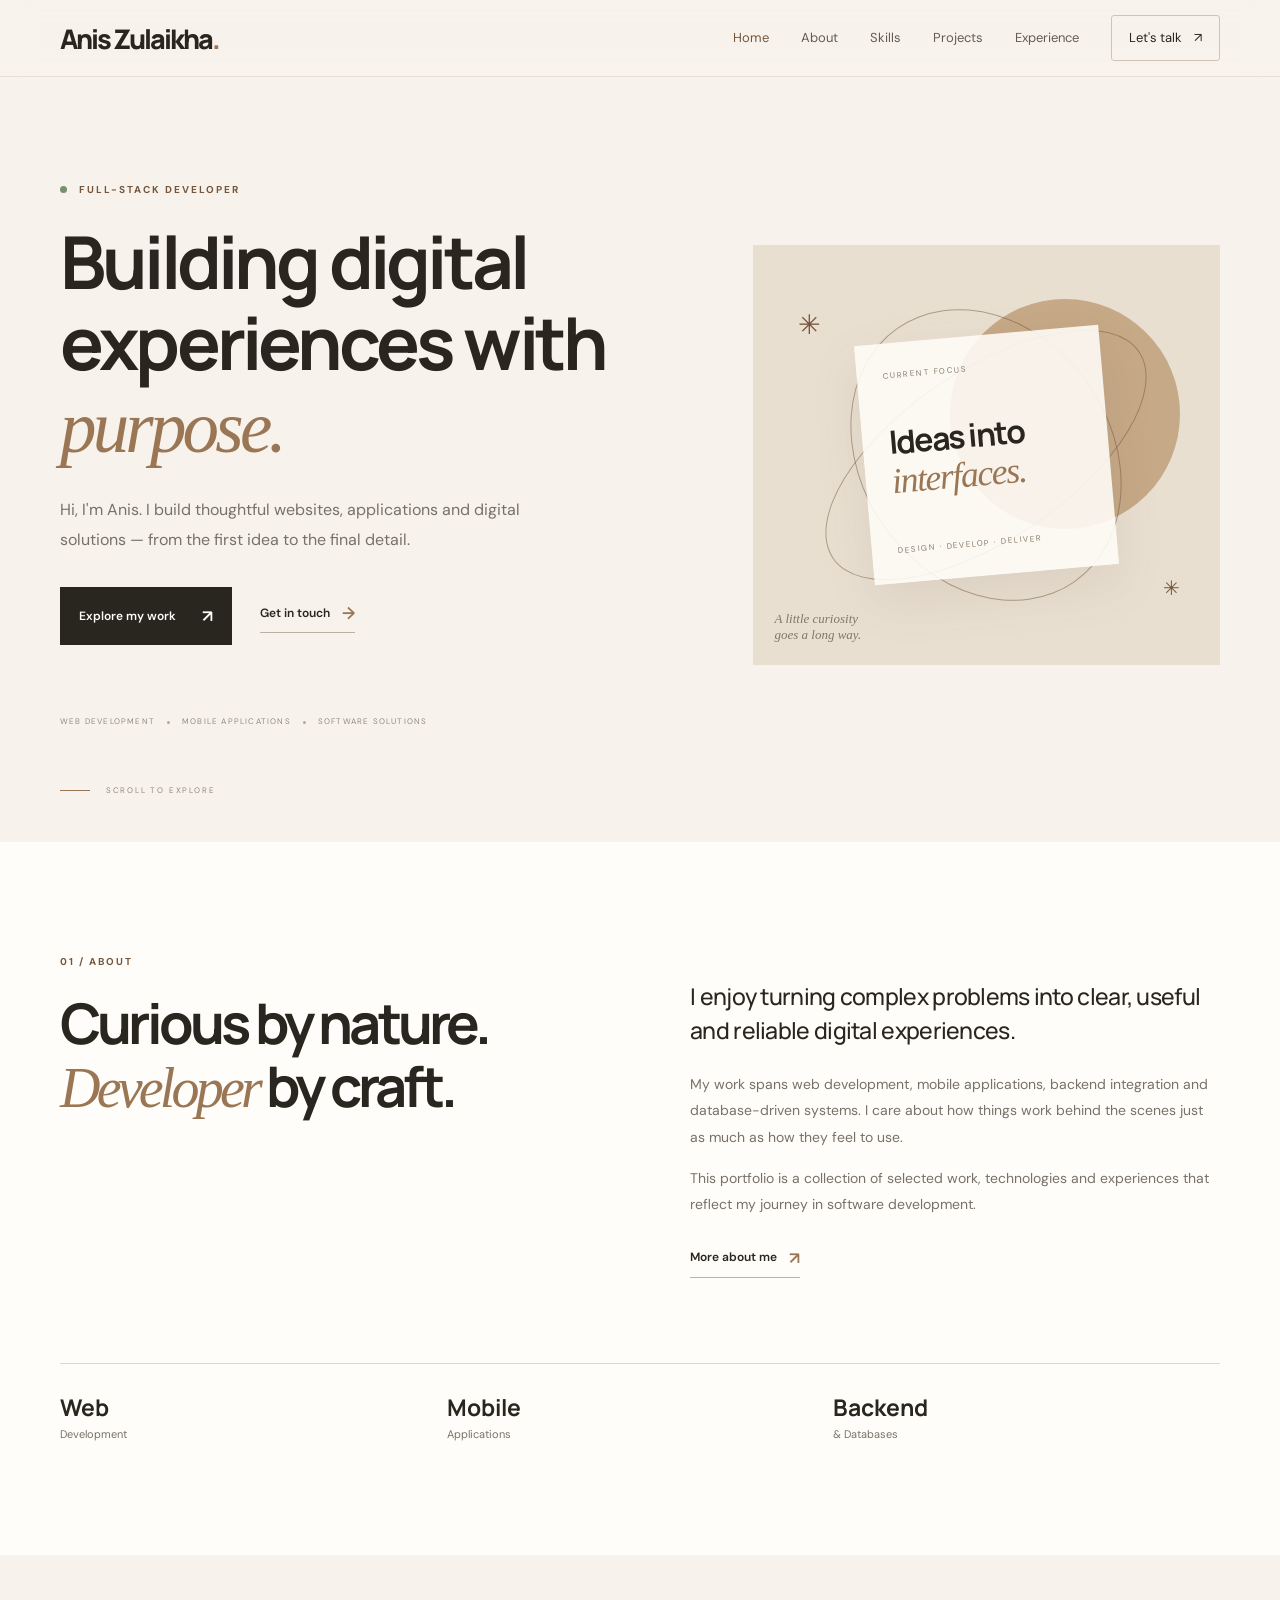
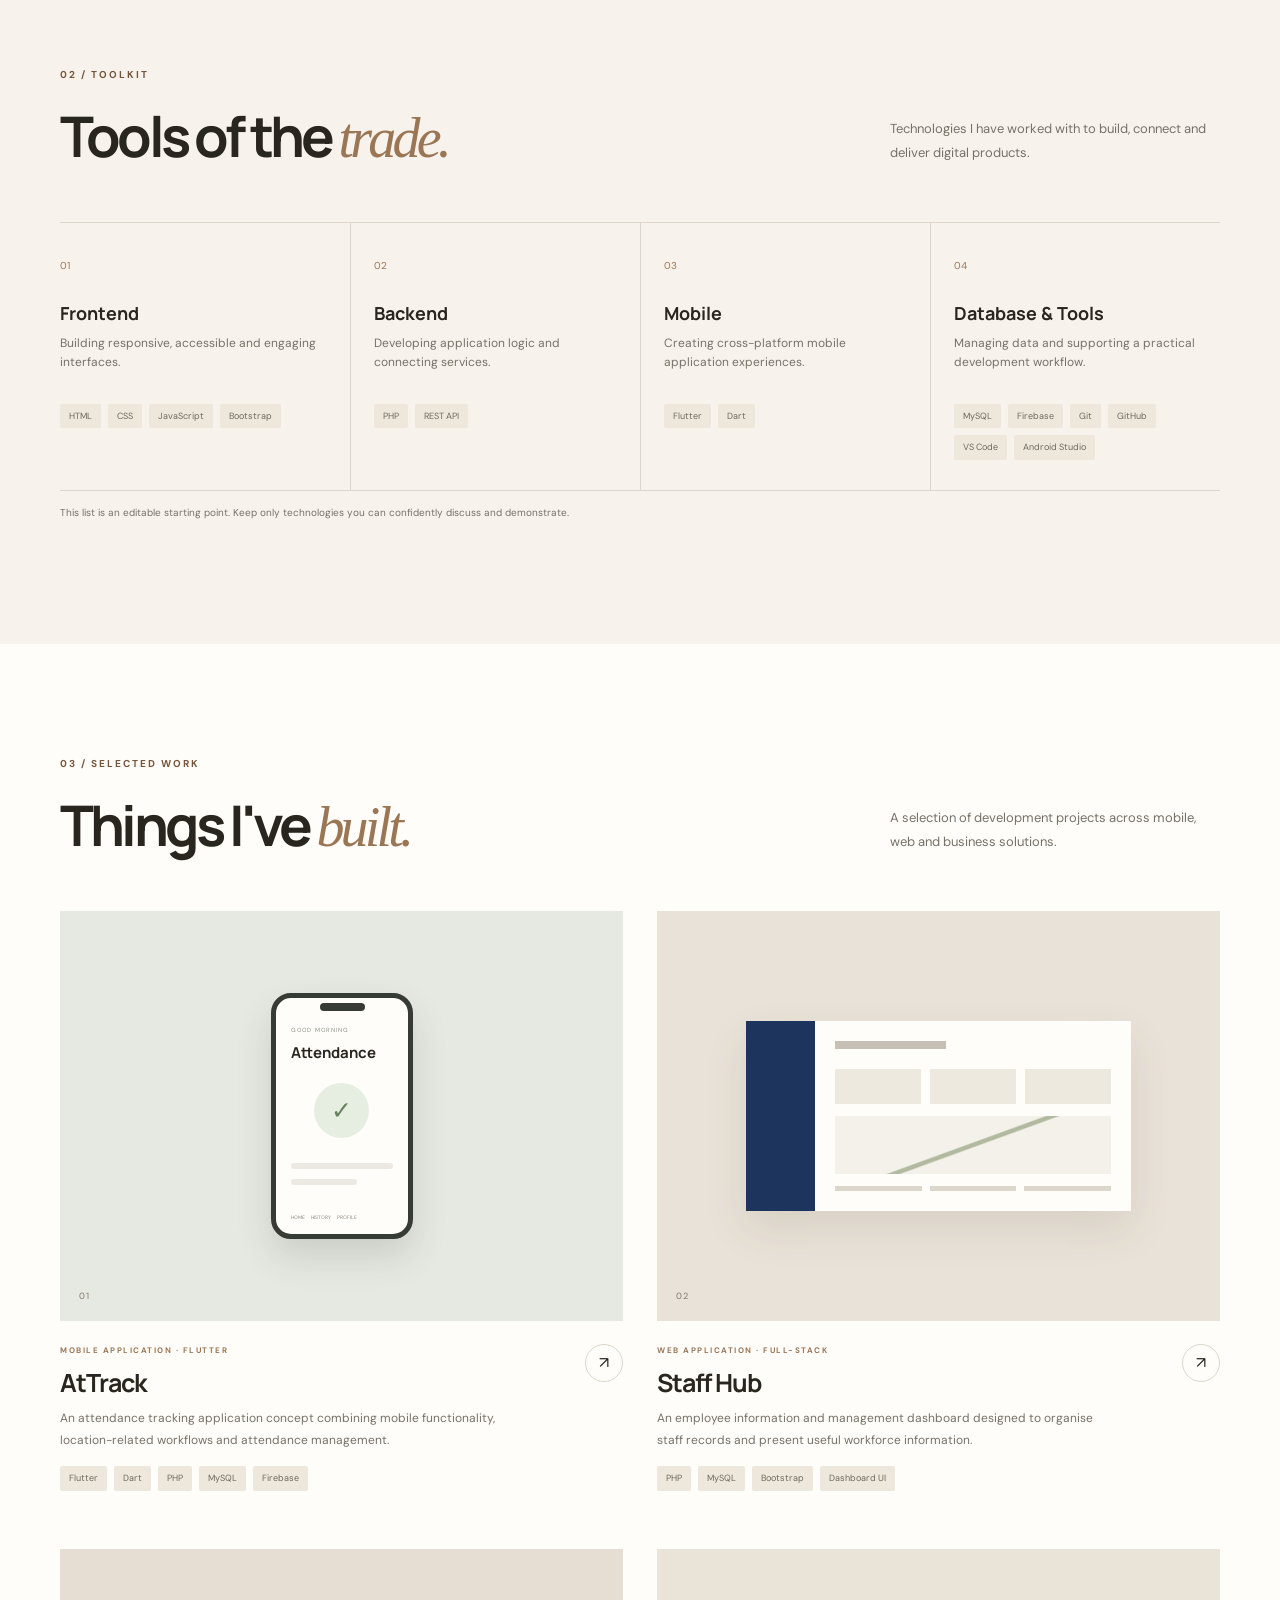
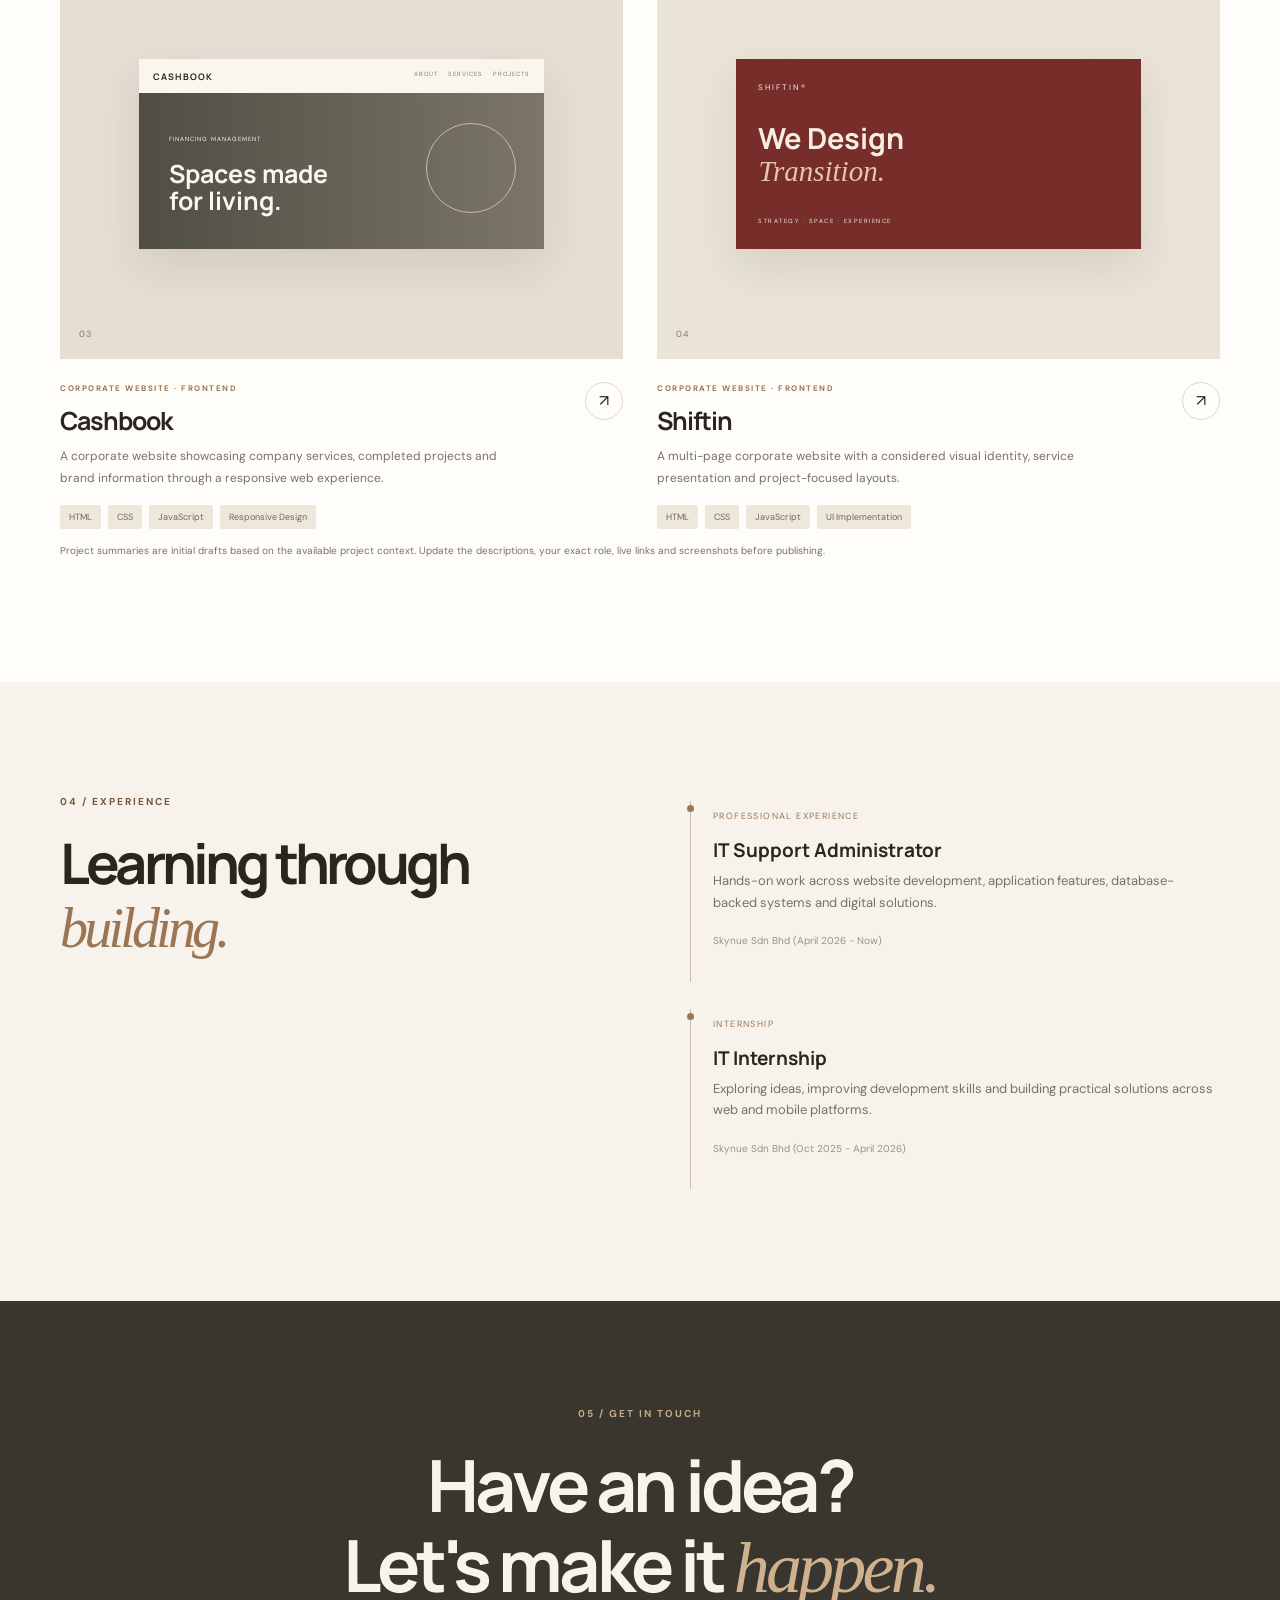
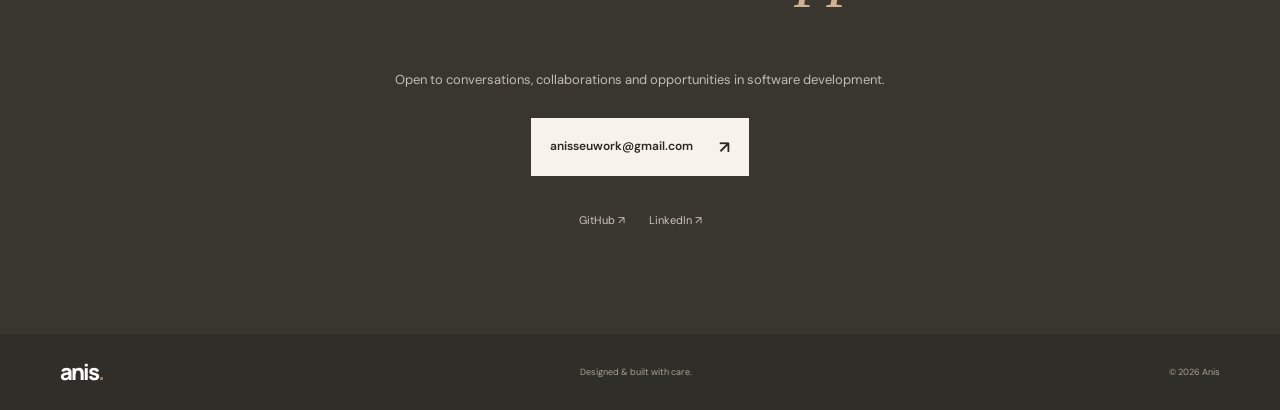
==== index.html @ a1cfab3f "Initial portfolio upload" ====
<!DOCTYPE html>
<html lang="en">
<head>
  <meta charset="UTF-8">
  <meta name="viewport" content="width=device-width, initial-scale=1.0">
  <meta name="description" content="Anis — Full-Stack Developer building thoughtful web and mobile experiences.">
  <meta name="theme-color" content="#f7f3ec">
  <title>Anis Zulaikha — Portfolio</title>
  <link rel="preconnect" href="https://fonts.googleapis.com">
  <link rel="preconnect" href="https://fonts.gstatic.com" crossorigin>
  <link href="https://fonts.googleapis.com/css2?family=DM+Sans:wght@400;500;600;700&family=Manrope:wght@400;500;600;700;800&display=swap" rel="stylesheet">
  <link rel="stylesheet" href="css/style.css">
  <script src="js/script.js" defer></script>
</head>
<body>
  <header class="site-header" id="top">
    <nav class="nav container" aria-label="Main navigation">
      <a class="brand" href="#home" aria-label="Anis home">Anis Zulaikha<span>.</span></a>
      <button class="menu-toggle" aria-label="Open navigation menu" aria-expanded="false" aria-controls="nav-links">
        <span></span><span></span>
      </button>
      <div class="nav-links" id="nav-links">
        <a href="#home" class="nav-link active">Home</a>
        <a href="about-me.html" class="nav-link">About</a>
        <a href="#skills" class="nav-link">Skills</a>
        <a href="#projects" class="nav-link">Projects</a>
        <a href="#experience" class="nav-link">Experience</a>
        <a href="#contact" class="nav-cta">Let's talk <span>↗</span></a>
      </div>
    </nav>
  </header>

  <main>
    <section class="hero section" id="home">
      <div class="container hero-grid">
        <div class="hero-copy reveal">
          <p class="eyebrow"><span class="status-dot"></span> FULL-STACK DEVELOPER</p>
          <h1>Building digital<br>experiences with <em>purpose.</em></h1>
          <p class="hero-intro">Hi, I'm Anis. I build thoughtful websites, applications and digital solutions — from the first idea to the final detail.</p>
          <div class="hero-actions">
            <a class="button button-dark" href="#projects">Explore my work <span>↗</span></a>
            <a class="text-link" href="#contact">Get in touch <span>→</span></a>
          </div>
          <div class="hero-meta">
            <span>WEB DEVELOPMENT</span><i></i><span>MOBILE APPLICATIONS</span><i></i><span>SOFTWARE SOLUTIONS</span>
          </div>
        </div>
        <div class="hero-art reveal" aria-label="Decorative abstract graphic">
          <div class="art-orbit orbit-one"></div>
          <div class="art-orbit orbit-two"></div>
          <div class="art-sun"></div>
          <div class="art-card">
            <span class="art-card-label">CURRENT FOCUS</span>
            <strong>Ideas into<br><em>interfaces.</em></strong>
            <span class="art-card-bottom">DESIGN · DEVELOP · DELIVER</span>
          </div>
          <span class="art-star star-one">✳</span><span class="art-star star-two">✳</span>
          <span class="art-caption">A little curiosity<br>goes a long way.</span>
        </div>
      </div>
      <div class="container scroll-note"><span></span> SCROLL TO EXPLORE</div>
    </section>

    <section class="section about-section" id="about">
      <div class="container section-grid">
        <div class="section-heading reveal">
          <p class="eyebrow">01 / ABOUT</p>
          <h2>Curious by nature.<br><em>Developer</em> by craft.</h2>
        </div>
        <div class="about-content reveal">
          <p class="large-copy">I enjoy turning complex problems into clear, useful and reliable digital experiences.</p>
          <p>My work spans web development, mobile applications, backend integration and database-driven systems. I care about how things work behind the scenes just as much as how they feel to use.</p>
          <p>This portfolio is a collection of selected work, technologies and experiences that reflect my journey in software development.</p>
          <a class="text-link" href="about-me.html">More about me <span>↗</span></a>
        </div>
      </div>
      <div class="container about-stats reveal">
        <div><strong>Web</strong><span>Development</span></div>
        <div><strong>Mobile</strong><span>Applications</span></div>
        <div><strong>Backend</strong><span>& Databases</span></div>
      </div>
    </section>

    <section class="section skills-section" id="skills">
      <div class="container">
        <div class="section-top reveal">
          <div><p class="eyebrow">02 / TOOLKIT</p><h2>Tools of the <em>trade.</em></h2></div>
          <p class="section-description">Technologies I have worked with to build, connect and deliver digital products.</p>
        </div>
        <div class="skills-grid">
          <article class="skill-card reveal"><span class="skill-number">01</span><h3>Frontend</h3><p>Building responsive, accessible and engaging interfaces.</p><div class="tag-list"><span>HTML</span><span>CSS</span><span>JavaScript</span><span>Bootstrap</span></div></article>
          <article class="skill-card reveal"><span class="skill-number">02</span><h3>Backend</h3><p>Developing application logic and connecting services.</p><div class="tag-list"><span>PHP</span><span>REST API</span></div></article>
          <article class="skill-card reveal"><span class="skill-number">03</span><h3>Mobile</h3><p>Creating cross-platform mobile application experiences.</p><div class="tag-list"><span>Flutter</span><span>Dart</span></div></article>
          <article class="skill-card reveal"><span class="skill-number">04</span><h3>Database & Tools</h3><p>Managing data and supporting a practical development workflow.</p><div class="tag-list"><span>MySQL</span><span>Firebase</span><span>Git</span><span>GitHub</span><span>VS Code</span><span>Android Studio</span></div></article>
        </div>
        <p class="small-note">This list is an editable starting point. Keep only technologies you can confidently discuss and demonstrate.</p>
      </div>
    </section>

    <section class="section projects-section" id="projects">
      <div class="container">
        <div class="section-top reveal">
          <div><p class="eyebrow">03 / SELECTED WORK</p><h2>Things I've <em>built.</em></h2></div>
          <p class="section-description">A selection of development projects across mobile, web and business solutions.</p>
        </div>
        <div class="project-list">
          <article class="project-card reveal">
            <div class="project-visual project-attrack"><div class="mock-phone"><div class="mock-notch"></div><span class="mock-kicker">GOOD MORNING</span><strong>Attendance</strong><div class="mock-check">✓</div><span class="mock-line"></span><span class="mock-line short"></span><div class="mock-bottom">HOME　 HISTORY　 PROFILE</div></div><span class="visual-index">01</span></div>
            <div class="project-info"><div><p class="project-type">MOBILE APPLICATION · FLUTTER</p><h3>AtTrack</h3><p>An attendance tracking application concept combining mobile functionality, location-related workflows and attendance management.</p><div class="tag-list"><span>Flutter</span><span>Dart</span><span>PHP</span><span>MySQL</span><span>Firebase</span></div></div><a class="round-link" href="projects.html" aria-label="Ask about AtTrack">↗</a></div>
          </article>
          <article class="project-card reveal">
            <div class="project-visual project-hub"><div class="dashboard-mock"><div class="dash-sidebar"></div><div class="dash-main"><span class="dash-title"></span><div class="dash-stats"><i></i><i></i><i></i></div><div class="dash-chart"></div><div class="dash-table"><b></b><b></b><b></b></div></div></div><span class="visual-index">02</span></div>
            <div class="project-info"><div><p class="project-type">WEB APPLICATION · FULL-STACK</p><h3>Staff Hub</h3><p>An employee information and management dashboard designed to organise staff records and present useful workforce information.</p><div class="tag-list"><span>PHP</span><span>MySQL</span><span>Bootstrap</span><span>Dashboard UI</span></div></div><a class="round-link" href="projects.html" aria-label="Ask about Staff Hub">↗</a></div>
          </article>
          <article class="project-card reveal">
            <div class="project-visual project-senhon"><div class="website-mock"><div class="web-nav">CASHBOOK <span>ABOUT　 SERVICES　 PROJECTS</span></div><div class="web-hero"><small>FINANCING MANAGEMENT</small><strong>Spaces made<br>for living.</strong><i></i></div></div><span class="visual-index">03</span></div>
            <div class="project-info"><div><p class="project-type">CORPORATE WEBSITE · FRONTEND</p><h3>Cashbook</h3><p>A corporate website showcasing company services, completed projects and brand information through a responsive web experience.</p><div class="tag-list"><span>HTML</span><span>CSS</span><span>JavaScript</span><span>Responsive Design</span></div></div><a class="round-link" href="projects.html" aria-label="Ask about Senhon">↗</a></div>
          </article>
          <article class="project-card reveal">
            <div class="project-visual project-shiftin"><div class="shiftin-mock"><span>SHIFTIN®</span><strong>We Design<br><em>Transition.</em></strong><small>STRATEGY · SPACE · EXPERIENCE</small></div><span class="visual-index">04</span></div>
            <div class="project-info"><div><p class="project-type">CORPORATE WEBSITE · FRONTEND</p><h3>Shiftin</h3><p>A multi-page corporate website with a considered visual identity, service presentation and project-focused layouts.</p><div class="tag-list"><span>HTML</span><span>CSS</span><span>JavaScript</span><span>UI Implementation</span></div></div><a class="round-link" href="projects.html" aria-label="Ask about Shiftin">↗</a></div>
          </article>
        </div>
        <p class="small-note">Project summaries are initial drafts based on the available project context. Update the descriptions, your exact role, live links and screenshots before publishing.</p>
      </div>
    </section>

    <section class="section experience-section" id="experience">
      <div class="container section-grid">
        <div class="section-heading reveal"><p class="eyebrow">04 / EXPERIENCE</p><h2>Learning through<br><em>building.</em></h2></div>
        <div class="experience-content reveal">
          <div class="experience-item"><span class="experience-date">PROFESSIONAL EXPERIENCE</span><h3>IT Support Administrator</h3><p>Hands-on work across website development, application features, database-backed systems and digital solutions.</p><span class="experience-caption">Skynue Sdn Bhd (April 2026 - Now)</span></div>
          <div class="experience-item"><span class="experience-date">INTERNSHIP</span><h3>IT Internship</h3><p>Exploring ideas, improving development skills and building practical solutions across web and mobile platforms.</p><span class="experience-caption">Skynue Sdn Bhd (Oct 2025 - April 2026)</span></div>
        </div>
      </div>
    </section>

    <section class="contact-section section" id="contact">
      <div class="container contact-inner reveal">
        <p class="eyebrow">05 / GET IN TOUCH</p>
        <h2>Have an idea?<br>Let's make it <em>happen.</em></h2>
        <p>Open to conversations, collaborations and opportunities in software development.</p>
        <a class="button button-light" href="mailto:your.email@example.com">anisseuwork@gmail.com <span>↗</span></a>
        <div class="social-links"><a href="#" aria-label="GitHub profile">GitHub ↗</a><a href="#" aria-label="LinkedIn profile">LinkedIn ↗</a></div>
      </div>
    </section>
  </main>

  <footer class="footer">
    <div class="container footer-inner"><a class="brand" href="#top">anis<span>.</span></a><span>Designed & built with care.</span><span>© <span id="year"></span> Anis</span></div>
  </footer>
  <a class="back-to-top" href="#top" aria-label="Back to top">↑</a>
</body>
</html>
---- css/style.css ----
@import url('https://fonts.googleapis.com/css2?family=DM+Sans:wght@400;500;600;700&family=Manrope:wght@400;500;600;700;800&display=swap');
:root {
  --paper: #f7f3ec;
  --paper-deep: #eee7dc;
  --ink: #29251f;
  --muted: #777168;
  --line: #ded6ca;
  --accent: #9a7655;
  --accent-dark: #76563b;
  --white: #fffdf9;
  --serif: Georgia, "Times New Roman", serif;
  --sans: "DM Sans", sans-serif;
  --display: "Manrope", sans-serif;
  --container: 1160px;
}
* {
  box-sizing: border-box;
}
html {
  scroll-behavior: smooth;
  scroll-padding-top: 90px;
}
body {
  margin: 0;
  background: var(--paper);
  color: var(--ink);
  font-family: var(--sans);
  line-height: 1.65;
  -webkit-font-smoothing: antialiased;
}
a {
  color: inherit;
  text-decoration: none;
}
button {
  font: inherit;
}
.container {
  width: min(var(--container), calc(100% - 64px));
  margin-inline: auto;
}
.section {
  padding: 112px 0;
}
.site-header {
  position: sticky;
  top: 0;
  z-index: 50;
  background: rgba(247,243,236,.88);
  backdrop-filter: blur(16px);
  border-bottom: 1px solid rgba(222,214,202,.7);
}
.nav {
  min-height: 76px;
  display: flex;
  align-items: center;
  justify-content: space-between;
}
.brand {
  font: 800 27px var(--display);
  letter-spacing: -2px;
}
.brand span {
  color: var(--accent);
}
.nav-links {
  display: flex;
  align-items: center;
  gap: 32px;
  font-size: 13px;
  color: #625c53;
}
.nav-link {
  transition: color .2s;
}
.nav-link:hover, .nav-link.active {
  color: var(--accent-dark);
}
.nav-cta {
  padding: 11px 17px;
  border: 1px solid #cfc4b5;
  border-radius: 3px;
  color: var(--ink);
}
.nav-cta span {
  margin-left: 9px;
}
.menu-toggle {
  display: none;
  border: 0;
  background: none;
  padding: 8px;
}
.menu-toggle span {
  display: block;
  width: 23px;
  height: 1px;
  background: var(--ink);
  margin: 6px;
}
.hero {
  min-height: 690px;
  padding-top: 105px;
  padding-bottom: 45px;
  display: flex;
  flex-direction: column;
  justify-content: space-between;
}
.hero-grid {
  display: grid;
  grid-template-columns: 1.15fr .85fr;
  align-items: center;
  gap: 60px;
}
.eyebrow {
  margin: 0 0 22px;
  color: var(--accent-dark);
  font-size: 10px;
  font-weight: 700;
  letter-spacing: 2px;
}
.status-dot {
  display: inline-block;
  width: 7px;
  height: 7px;
  border-radius: 50%;
  background: #78906d;
  margin-right: 8px;
}
h1, h2, h3, p {
  margin-top: 0;
}
h1, h2 {
  font: 700 clamp(43px, 5.7vw, 74px)/1.12 var(--display);
  letter-spacing: -3.8px;
}
h1 {
  margin-bottom: 26px;
}
h1 em, h2 em, .shiftin-mock em {
  font-family: var(--serif);
  font-weight: 400;
  color: var(--accent);
}
.hero-intro {
  max-width: 520px;
  color: var(--muted);
  font-size: 16px;
  line-height: 1.9;
}
.hero-actions {
  display: flex;
  align-items: center;
  gap: 28px;
  margin-top: 32px;
}
.button {
  display: inline-flex;
  align-items: center;
  gap: 26px;
  padding: 15px 19px;
  font-size: 12px;
  font-weight: 600;
  transition: transform .2s, background .2s;
}
.button:hover {
  transform: translateY(-3px);
}
.button-dark {
  background: var(--ink);
  color: var(--white);
}
.button-dark:hover {
  background: var(--accent-dark);
}
.button span {
  font-size: 17px;
}
.text-link {
  display: inline-flex;
  gap: 12px;
  align-items: center;
  font-size: 12px;
  font-weight: 600;
  border-bottom: 1px solid #bcb1a2;
  padding-bottom: 5px;
}
.text-link span {
  color: var(--accent);
  font-size: 17px;
}
.hero-meta {
  display: flex;
  flex-wrap: wrap;
  align-items: center;
  gap: 12px;
  margin-top: 70px;
  color: #928a7f;
  font-size: 8px;
  letter-spacing: 1.2px;
}
.hero-meta i {
  width: 3px;
  height: 3px;
  border-radius: 50%;
  background: #b7a99a;
}
.hero-art {
  min-height: 420px;
  position: relative;
  display: grid;
  place-items: center;
  overflow: hidden;
  background: #e9dfd1;
}
.art-sun {
  position: absolute;
  width: 230px;
  height: 230px;
  border-radius: 50%;
  background: #c6a987;
  top: 54px;
  right: 40px;
}
.art-orbit {
  position: absolute;
  width: 370px;
  height: 170px;
  border: 1px solid rgba(118,86,59,.5);
  border-radius: 50%;
  transform: rotate(-34deg);
  z-index: 1;
}
.orbit-two {
  transform: rotate(55deg);
  width: 310px;
  height: 250px;
}
.art-card {
  position: relative;
  z-index: 2;
  width: 245px;
  min-height: 240px;
  padding: 26px;
  display: flex;
  flex-direction: column;
  justify-content: space-between;
  background: rgba(255,253,249,.88);
  box-shadow: 0 18px 50px #66533a1a;
  transform: rotate(-5deg);
}
.art-card-label, .art-card-bottom {
  color: #8a7d6c;
  font-size: 8px;
  letter-spacing: 1.5px;
}
.art-card strong {
  font: 700 32px/1.15 var(--display);
  letter-spacing: -1.5px;
}
.art-card strong em {
  color: var(--accent);
  font: italic 400 36px var(--serif);
}
.art-star {
  position: absolute;
  color: var(--accent-dark);
  z-index: 3;
}
.star-one {
  top: 58px;
  left: 45px;
  font-size: 27px;
}
.star-two {
  bottom: 60px;
  right: 40px;
  font-size: 20px;
}
.art-caption {
  position: absolute;
  bottom: 22px;
  left: 22px;
  color: #827668;
  font: italic 13px var(--serif);
}
.scroll-note {
  margin-top: 55px;
  color: #91887c;
  font-size: 8px;
  letter-spacing: 1.8px;
}
.scroll-note span {
  display: inline-block;
  width: 30px;
  height: 1px;
  background: var(--accent);
  vertical-align: middle;
  margin-right: 12px;
}
.about-section {
  background: var(--white);
}
.section-grid {
  display: grid;
  grid-template-columns: 1fr 1fr;
  gap: 100px;
}
.section-heading h2, .section-top h2 {
  font-size: clamp(37px, 4.5vw, 56px);
  margin: 0;
}
.about-content {
  max-width: 520px;
  padding-top: 25px;
}
.large-copy {
  font: 500 23px/1.5 var(--display);
  letter-spacing: -.7px;
}
.about-content p:not(.large-copy) {
  color: var(--muted);
  font-size: 14px;
  line-height: 1.9;
}
.about-content .text-link {
  margin-top: 12px;
}
.about-stats {
  display: grid;
  grid-template-columns: repeat(3,1fr);
  margin-top: 85px;
  border-top: 1px solid var(--line);
  padding-top: 27px;
}
.about-stats div {
  display: flex;
  flex-direction: column;
  gap: 2px;
}
.about-stats strong {
  font: 700 23px var(--display);
}
.about-stats span {
  color: var(--muted);
  font-size: 11px;
}
.skills-section {
  background: var(--paper);
}
.section-top {
  display: flex;
  justify-content: space-between;
  align-items: end;
  gap: 40px;
  margin-bottom: 52px;
}
.section-description {
  max-width: 330px;
  margin: 0 0 6px;
  color: var(--muted);
  font-size: 13px;
  line-height: 1.8;
}
.skills-grid {
  display: grid;
  grid-template-columns: repeat(4,1fr);
  border-top: 1px solid var(--line);
  border-bottom: 1px solid var(--line);
}
.skill-card {
  padding: 28px 23px 30px 0;
  min-height: 240px;
}
.skill-card + .skill-card {
  border-left: 1px solid var(--line);
  padding-left: 23px;
}
.skill-number {
  color: var(--accent);
  font-size: 10px;
}
.skill-card h3 {
  font: 700 18px var(--display);
  margin: 23px 0 9px;
}
.skill-card p {
  color: var(--muted);
  font-size: 12px;
  min-height: 58px;
}
.tag-list {
  display: flex;
  flex-wrap: wrap;
  gap: 7px;
}
.tag-list span {
  display: inline-block;
  padding: 5px 9px;
  background: #eee7dc;
  color: #70685d;
  font-size: 9px;
  border-radius: 2px;
}
.small-note {
  color: #958b7f;
  font-size: 10px;
  margin-top: 20px;
}
.projects-section {
  background: var(--white);
}
.project-list {
  display: grid;
  grid-template-columns: 1fr 1fr;
  column-gap: 34px;
  row-gap: 58px;
}
.project-card {
  min-width: 0;
}
.project-visual {
  height: 300px;
  position: relative;
  display: grid;
  place-items: center;
  overflow: hidden;
}
.project-attrack {
  background: #e6e9e2;
}
.project-hub {
  background: #e9e2d8;
}
.project-senhon {
  background: #e6ddd3;
}
.project-shiftin {
  background: #e9e3d8;
}
.visual-index {
  position: absolute;
  bottom: 17px;
  left: 19px;
  color: #82786d;
  font-size: 9px;
  letter-spacing: 1px;
}
.mock-phone {
  position: relative;
  width: 142px;
  height: 246px;
  padding: 28px 15px 12px;
  background: #fffdf9;
  border: 5px solid #373b36;
  border-radius: 20px;
  box-shadow: 0 18px 35px #30352b25;
  display: flex;
  flex-direction: column;
}
.mock-notch {
  position: absolute;
  width: 45px;
  height: 8px;
  top: 5px;
  left: 44px;
  border-radius: 8px;
  background: #373b36;
}
.mock-kicker {
  color: #8b9384;
  font-size: 6px;
  letter-spacing: 1px;
}
.mock-phone strong {
  margin-top: 6px;
  font: 700 15px var(--display);
}
.mock-check {
  display: grid;
  place-items: center;
  width: 55px;
  height: 55px;
  border-radius: 50%;
  background: #e6eee2;
  color: #67835e;
  font-size: 25px;
  margin: 20px auto;
}
.mock-line {
  height: 6px;
  background: #ece9e2;
  margin: 5px 0;
  border-radius: 4px;
}
.mock-line.short {
  width: 65%;
}
.mock-bottom {
  margin-top: auto;
  font-size: 5px;
  color: #8e887e;
}
.dashboard-mock {
  display: flex;
  width: 78%;
  height: 190px;
  background: #fffdf9;
  box-shadow: 0 18px 40px #4d41321c;
}
.dash-sidebar {
  width: 18%;
  background: #1d355d;
}
.dash-main {
  flex: 1;
  padding: 20px;
}
.dash-title {
  display: block;
  width: 40%;
  height: 8px;
  background: #c6c0b4;
  margin-bottom: 20px;
}
.dash-stats {
  display: flex;
  gap: 9px;
}
.dash-stats i {
  flex: 1;
  height: 35px;
  background: #eee9df;
}
.dash-chart {
  height: 58px;
  margin-top: 12px;
  background: linear-gradient(160deg, transparent 48%, #b1b99f 49%, #b1b99f 51%, transparent 52%), #f4f1eb;
}
.dash-table {
  display: flex;
  gap: 8px;
  margin-top: 12px;
}
.dash-table b {
  height: 5px;
  flex: 1;
  background: #ddd6ca;
}
.website-mock {
  width: 82%;
  height: 190px;
  background: #f9f6f0;
  box-shadow: 0 18px 40px #4d41321c;
}
.web-nav {
  height: 34px;
  padding: 11px 14px;
  font: 700 9px var(--display);
  letter-spacing: 1px;
}
.web-nav span {
  float: right;
  font: 6px var(--sans);
  color: #81786e;
}
.web-hero {
  height: 156px;
  padding: 30px;
  position: relative;
  color: #f9f6f0;
  background: linear-gradient(90deg,#504d43,#7b7668);
}
.web-hero small {
  font-size: 6px;
  letter-spacing: 1px;
}
.web-hero strong {
  display: block;
  margin-top: 10px;
  font: 700 25px/1.1 var(--display);
}
.web-hero i {
  position: absolute;
  width: 90px;
  height: 90px;
  border: 1px solid #c8bca7;
  border-radius: 50%;
  right: 28px;
  top: 30px;
}
.shiftin-mock {
  width: 82%;
  height: 190px;
  padding: 22px;
  background: #772d2a;
  color: #f6eee2;
  display: flex;
  flex-direction: column;
  justify-content: space-between;
  box-shadow: 0 18px 40px #4d41321c;
}
.shiftin-mock > span {
  font-size: 8px;
  letter-spacing: 2px;
}
.shiftin-mock strong {
  font: 700 29px/1.1 var(--display);
}
.shiftin-mock em {
  color: #e3c8a9;
}
.shiftin-mock small {
  font-size: 6px;
  letter-spacing: 1.5px;
}
.project-info {
  display: flex;
  justify-content: space-between;
  gap: 20px;
  padding-top: 23px;
}
.project-type {
  color: var(--accent);
  font-size: 8px;
  letter-spacing: 1.5px;
  font-weight: 700;
  margin-bottom: 8px;
}
.project-info h3 {
  font: 700 25px var(--display);
  letter-spacing: -1px;
  margin-bottom: 8px;
}
.project-info p:not(.project-type) {
  color: var(--muted);
  font-size: 12px;
  line-height: 1.8;
  max-width: 450px;
}
.project-info .tag-list {
  margin-top: 15px;
}
.round-link {
  flex: 0 0 38px;
  width: 38px;
  height: 38px;
  border: 1px solid var(--line);
  border-radius: 50%;
  display: grid;
  place-items: center;
  transition: .2s;
}
.round-link:hover {
  background: var(--ink);
  color: white;
  transform: translateY(-3px);
}
.experience-section {
  background: var(--paper);
}
.experience-content {
  padding-top: 7px;
}
.experience-item {
  padding: 0 0 29px 22px;
  border-left: 1px solid #cbbba8;
  position: relative;
}
.experience-item + .experience-item {
  margin-top: 27px;
}
.experience-item:before {
  content: "";
  position: absolute;
  left: -4px;
  top: 4px;
  width: 7px;
  height: 7px;
  border-radius: 50%;
  background: var(--accent);
}
.experience-date {
  color: var(--accent);
  font-size: 9px;
  letter-spacing: 1.4px;
}
.experience-item h3 {
  font: 700 19px var(--display);
  margin: 10px 0 7px;
}
.experience-item p {
  color: var(--muted);
  font-size: 13px;
  max-width: 500px;
}
.experience-caption {
  color: #9a9084;
  font-size: 10px;
}
.contact-section {
  background: #38362f;
  color: #f8f3eb;
  padding: 105px 0;
}
.contact-inner {
  text-align: center;
}
.contact-inner .eyebrow {
  color: #c6a987;
}
.contact-inner h2 {
  font-size: clamp(45px, 6vw, 72px);
}
.contact-inner h2 em {
  color: #d0b18e;
}
.contact-inner > p:not(.eyebrow) {
  color: #c3bdb2;
  font-size: 13px;
  margin: 20px auto 28px;
}
.button-light {
  background: #f7f3ec;
  color: #29251f;
}
.social-links {
  display: flex;
  justify-content: center;
  gap: 24px;
  margin-top: 35px;
  color: #d0c7ba;
  font-size: 11px;
}
.social-links a:hover {
  color: white;
}
.footer {
  background: #302e28;
  color: #aaa397;
  padding: 23px 0;
}
.footer-inner {
  display: flex;
  justify-content: space-between;
  align-items: center;
  font-size: 9px;
}
.footer .brand {
  color: var(--white);
  font-size: 22px;
}
.back-to-top {
  position: fixed;
  right: 24px;
  bottom: 24px;
  width: 38px;
  height: 38px;
  display: grid;
  place-items: center;
  background: var(--ink);
  color: white;
  border-radius: 50%;
  opacity: 0;
  pointer-events: none;
  transform: translateY(8px);
  transition: .2s;
}
.back-to-top.visible {
  opacity: 1;
  pointer-events: auto;
  transform: translateY(0);
}
.reveal {
  opacity: 0;
  transform: translateY(18px);
  transition: opacity .65s ease, transform .65s ease;
}
.reveal.is-visible {
  opacity: 1;
  transform: translateY(0);
}
/* =================================

   ABOUT PAGE

================================= */
.about-hero {
  padding-top: 105px;
  padding-bottom: 95px;
}
.about-hero-grid {
  display: grid;
  grid-template-columns: 1.1fr .9fr;
  align-items: center;
  gap: 80px;
}
.about-hero h1 {
  font-size: clamp(48px, 6vw, 76px);
}
.about-intro .hero-intro + .hero-intro {
  margin-top: 12px;
}
.about-note {
  min-height: 350px;
  padding: 30px;
  background: #e9dfd1;
  position: relative;
  display: flex;
  flex-direction: column;
  justify-content: space-between;
  overflow: hidden;
}
.about-note-index,  .about-note-foot {
  color: #857866;
  font-size: 8px;
  letter-spacing: 1.7px;
}
.about-note-mark {
  color: #b18c66;
  font: 100px/.7 Georgia, serif;
  margin-top: 30px;
}
.about-note p {
  font: 700 31px/1.35 var(--display);
  letter-spacing: -1.3px;
  margin: 0 auto 30px 0;
}
.about-note p em {
  color: var(--accent-dark);
  font: italic 400 34px var(--serif);
}
.about-story-section {
  background: var(--white);
}
.about-story-copy {
  max-width: 560px;
  padding-top: 12px;
}
.about-story-copy p:not(.large-copy) {
  color: var(--muted);
  font-size: 14px;
  line-height: 1.95;
}
/* EDUCATION */
.education-section {
  background: var(--paper);
}
.education-card {
  padding: 30px 34px;
  background: var(--white);
  border: 1px solid var(--line);
}
.education-card-top {
  display: flex;
  justify-content: space-between;
  gap: 20px;
  color: var(--accent-dark);
  font-size: 9px;
  letter-spacing: 1.5px;
}
.education-card-main {
  display: flex;
  align-items: center;
  gap: 28px;
  padding: 43px 0;
}
.education-symbol {
  width: 76px;
  height: 76px;
  flex: 0 0 76px;
  display: grid;
  place-items: center;
  background: #eee7dc;
  color: var(--accent-dark);
  font: 800 23px var(--display);
}
.education-symbol span {
  color: var(--accent);
}
.education-degree {
  color: var(--accent-dark);
  font-size: 9px;
  font-weight: 700;
  letter-spacing: 1.6px;
  margin-bottom: 8px;
}
.education-card-main h3 {
  font: 700 clamp(20px, 3vw, 28px) var(--display);
  letter-spacing: -.8px;
  margin-bottom: 7px;
}
.education-location {
  color: var(--muted);
  font-size: 11px;
  margin: 0;
}
.education-card-bottom {
  display: grid;
  grid-template-columns: repeat(3, 1fr);
  gap: 20px;
  padding-top: 22px;
  border-top: 1px solid var(--line);
}
.education-card-bottom div {
  display: flex;
  flex-direction: column;
  gap: 6px;
}
.education-card-bottom span {
  color: #968b7d;
  font-size: 8px;
  letter-spacing: 1.4px;
}
.education-card-bottom strong {
  font-size: 11px;
  font-weight: 600;
}
.small-note {
  color: var(--muted);
  font-size: 10px;
  margin-top: 14px;
}
/* TECHNICAL BACKGROUND */
.foundation-section {
  background: var(--white);
}
.foundation-grid {
  display: grid;
  grid-template-columns: repeat(4, 1fr);
  border-top: 1px solid var(--line);
  border-bottom: 1px solid var(--line);
}
.foundation-card {
  padding: 26px 22px 30px 0;
}
.foundation-card + .foundation-card {
  border-left: 1px solid var(--line);
  padding-left: 22px;
}
.foundation-card > span {
  color: var(--accent);
  font-size: 10px;
  letter-spacing: 1px;
}
.foundation-card h3 {
  font: 700 17px var(--display);
  margin: 24px 0 9px;
}
.foundation-card p {
  color: var(--muted);
  font-size: 12px;
  line-height: 1.85;
  margin: 0;
}
/* DEVELOPMENT APPROACH */
.approach-section {
  background: var(--paper);
}
.approach-list {
  padding-top: 3px;
}
.approach-item {
  display: grid;
  grid-template-columns: 35px 1fr;
  gap: 15px;
  padding: 0 0 25px;
  border-bottom: 1px solid var(--line);
}
.approach-item + .approach-item {
  padding-top: 22px;
}
.approach-item > span {
  color: var(--accent);
  font-size: 10px;
}
.approach-item h3 {
  font: 700 17px var(--display);
  margin: 0 0 7px;
}
.approach-item p {
  color: var(--muted);
  font-size: 12px;
  line-height: 1.85;
  margin: 0;
}
/* FINAL CTA */
.about-cta {
  background: #38362f;
  color: #f8f3eb;
}
.about-cta-inner {
  text-align: center;
}
.about-cta .eyebrow {
  color: #c6a987;
}
.about-cta h2 {
  font-size: clamp(45px, 6vw, 72px);
}
.about-cta h2 em {
  color: #d0b18e;
}
.about-cta-inner > p:not(.eyebrow) {
  color: #c3bdb2;
  font-size: 13px;
  margin: 20px auto 28px;
  max-width: 550px;
}
/* RESPONSIVE */
@media (max-width: 900px) {
  .about-hero-grid {
    gap: 38px;
  }
  .foundation-grid {
    grid-template-columns: repeat(2, 1fr);
  }
  .foundation-card:nth-child(3) {
    border-left: 0;
    padding-left: 0;
    border-top: 1px solid var(--line);
  }
  .foundation-card:nth-child(4) {
    border-top: 1px solid var(--line);
  }
}
@media (max-width: 650px) {
  .about-hero {
    padding-top: 65px;
  }
  .about-hero-grid {
    grid-template-columns: 1fr;
  }
  .about-note {
    min-height: 290px;
  }
  .education-card {
    padding: 23px 20px;
  }
  .education-card-main {
    gap: 17px;
    padding: 32px 0;
  }
  .education-symbol {
    width: 55px;
    height: 55px;
    flex-basis: 55px;
    font-size: 18px;
  }
  .education-card-bottom {
    grid-template-columns: 1fr 1fr;
  }
  .foundation-grid {
    grid-template-columns: 1fr 1fr;
  }
  .foundation-card {
    padding: 22px 12px 23px 0;
  }
  .foundation-card + .foundation-card {
    padding-left: 14px;
  }
  .foundation-card h3 {
    font-size: 15px;
  }
}
/* =================================

   PROJECTS PAGE

================================= */
.projects-hero {
  padding-top: 110px;
  padding-bottom: 45px;
}
.projects-hero h1 {
  max-width: 850px;
  font-size: clamp(48px, 7vw, 88px);
  line-height: 1.08;
  margin: 25px 0;
}
.projects-hero h1 em,  .section-top h2 em,  .technology-section h2 em {
  font-family: var(--serif);
  font-weight: 400;
}
.projects-intro {
  max-width: 520px;
  color: var(--muted);
  font-size: 14px;
  line-height: 1.9;
}
.projects-hero-bottom {
  display: flex;
  justify-content: space-between;
  margin-top: 80px;
  padding-top: 18px;
  border-top: 1px solid var(--line);
  color: var(--muted);
  font-size: 9px;
  letter-spacing: 1.5px;
}
/* FEATURED PROJECTS */
.featured-projects {
  background: var(--white);
}
.project-feature {
  display: grid;
  grid-template-columns: 1.15fr .85fr;
  gap: 65px;
  align-items: center;
  margin-top: 85px;
}
.project-feature.reverse .project-visual {
  order: 2;
}
.project-feature.reverse .project-information {
  order: 1;
}
.project-visual {
  min-height: 410px;
  position: relative;
  display: flex;
  align-items: center;
  justify-content: center;
  overflow: hidden;
  padding: 35px;
}
.visual-label {
  position: absolute;
  bottom: 18px;
  left: 20px;
  font-size: 8px;
  letter-spacing: 1.5px;
  color: #786d60;
}
/* ATTRACK MOCKUP */
.attrack-visual {
  background: #e9e4dc;
}
.mockup-window {
  width: 100%;
  max-width: 500px;
  background: #fff;
  box-shadow: 0 20px 50px #5146381a;
  border-radius: 6px;
  overflow: hidden;
}
.mockup-header {
  display: flex;
  gap: 5px;
  padding: 12px;
  border-bottom: 1px solid #eee;
}
.mockup-header span {
  width: 7px;
  height: 7px;
  background: #c9bba9;
  border-radius: 50%;
}
.attrack-screen {
  display: grid;
  grid-template-columns: 100px 1fr;
  min-height: 230px;
}
.mockup-sidebar {
  background: #383b34;
  color: #fff;
  padding: 17px 10px;
  display: flex;
  flex-direction: column;
  gap: 22px;
}
.mockup-sidebar strong {
  font-size: 13px;
}
.mockup-sidebar small {
  font-size: 7px;
  color: #c8c7bc;
}
.mockup-content {
  padding: 22px 17px;
}
.mockup-content > small,  .staffhub-title small {
  font-size: 7px;
  color: #999;
  letter-spacing: 1px;
}
.mockup-content h3 {
  font-size: 15px;
  margin: 8px 0 17px;
}
.mockup-stats {
  display: grid;
  grid-template-columns: repeat(3, 1fr);
  gap: 7px;
}
.mockup-stats div,  .staffhub-cards div {
  background: #f5f3ef;
  padding: 10px 7px;
}
.mockup-stats small,  .staffhub-cards small {
  display: block;
  font-size: 7px;
  color: #888;
}
.mockup-stats strong {
  display: block;
  font-size: 16px;
  margin-top: 5px;
}
.mockup-chart {
  display: flex;
  align-items: end;
  gap: 9px;
  height: 65px;
  padding: 12px 10px 0;
  border-bottom: 1px solid #ddd;
}
.mockup-chart span {
  flex: 1;
  background: #b49a7c;
  height: 45%;
}
.mockup-chart span:nth-child(2) {
  height: 70%;
}
.mockup-chart span:nth-child(3) {
  height: 55%;
}
.mockup-chart span:nth-child(4) {
  height: 90%;
}
.mockup-chart span:nth-child(5) {
  height: 65%;
}
.mockup-chart span:nth-child(6) {
  height: 80%;
}
.mockup-chart span:nth-child(7) {
  height: 100%;
}
/* STAFF HUB MOCKUP */
.staffhub-visual {
  background: #e5e8e2;
}
.staffhub-screen {
  width: 100%;
  max-width: 500px;
  background: #fff;
  box-shadow: 0 20px 50px #2636261a;
}
.staffhub-top {
  display: flex;
  justify-content: space-between;
  padding: 17px;
  border-bottom: 1px solid #eee;
}
.staffhub-top strong {
  font-size: 12px;
}
.staffhub-top span {
  font-size: 7px;
  color: #888;
}
.staffhub-body {
  padding: 20px;
}
.staffhub-title h3 {
  font-size: 17px;
  margin-top: 7px;
}
.staffhub-cards {
  display: grid;
  grid-template-columns: repeat(2, 1fr);
  gap: 10px;
  margin: 17px 0;
}
.staffhub-cards strong {
  display: block;
  font-size: 20px;
  margin-top: 6px;
}
.staffhub-table {
  display: grid;
  grid-template-columns: 1.3fr 1fr .7fr;
  gap: 10px;
  font-size: 8px;
  color: #777;
}
.staffhub-table hr {
  grid-column: 1 / -1;
  width: 100%;
  border: 0;
  border-top: 1px solid #eee;
}
/* SENHON MOCKUP */
.senhon-visual {
  background: #dcd2c5;
}
.website-preview {
  width: 100%;
  max-width: 500px;
  min-height: 270px;
  background: #f5f1e9;
  box-shadow: 0 20px 50px #5146381a;
}
.website-nav {
  display: flex;
  justify-content: space-between;
  align-items: center;
  padding: 16px;
}
.website-nav strong {
  font-size: 14px;
  letter-spacing: 2px;
}
.website-nav span {
  font-size: 7px;
}
.website-hero {
  min-height: 215px;
  padding: 40px 28px;
  background: #81766a;
  color: white;
}
.website-hero small,  .website-hero span {
  font-size: 7px;
  letter-spacing: 1.5px;
}
.website-hero h3 {
  font: 700 33px/1.2 var(--display);
  margin: 17px 0;
}
/* SHIFTIN MOCKUP */
.shiftin-visual {
  background: #e7dcd4;
}
.shiftin-screen {
  width: 100%;
  max-width: 500px;
  min-height: 270px;
  background: #f5f0e9;
  box-shadow: 0 20px 50px #5146381a;
}
.shiftin-nav {
  display: flex;
  justify-content: space-between;
  padding: 17px;
}
.shiftin-nav strong {
  font-size: 14px;
  letter-spacing: 2px;
  color: #77201c;
}
.shiftin-nav span {
  font-size: 7px;
}
.shiftin-content {
  padding: 38px 28px;
  background: #77201c;
  color: white;
  min-height: 215px;
}
.shiftin-content small,  .shiftin-content span {
  font-size: 7px;
  letter-spacing: 1.5px;
}
.shiftin-content h3 {
  font: 700 34px/1.2 var(--display);
  margin: 17px 0;
}
/* PROJECT INFORMATION */
.project-information {
  padding: 15px 0;
}
.project-meta {
  display: flex;
  gap: 20px;
  color: var(--accent-dark);
  font-size: 9px;
  letter-spacing: 1.4px;
}
.project-information h3 {
  font: 700 clamp(30px, 4vw, 43px) var(--display);
  letter-spacing: -1.5px;
  margin: 22px 0 13px;
}
.project-description {
  color: var(--muted);
  font-size: 13px;
  line-height: 1.9;
  max-width: 450px;
}
.project-details {
  margin-top: 25px;
  border-top: 1px solid var(--line);
}
.project-details div {
  padding: 13px 0;
  border-bottom: 1px solid var(--line);
}
.project-details span {
  font-size: 8px;
  letter-spacing: 1.4px;
  color: var(--accent-dark);
}
.project-details p {
  font-size: 11px;
  color: var(--muted);
  margin: 6px 0 0;
}
.project-link {
  display: inline-flex;
  align-items: center;
  gap: 15px;
  margin-top: 25px;
  color: var(--accent-dark);
  font-size: 12px;
  font-weight: 700;
  border-bottom: 1px solid var(--accent-dark);
  padding-bottom: 8px;
  text-decoration: none;
}
.project-link span {
  transition: transform .3s;
}
.project-link:hover span {
  transform: translate(4px, -4px);
}
/* TECHNOLOGY */
.technology-section {
  background: var(--paper);
}
.technology-section h2 {
  max-width: 650px;
  font-size: clamp(34px, 5vw, 55px);
  margin: 20px 0 35px;
}
.technology-list {
  display: flex;
  flex-wrap: wrap;
  gap: 12px;
}
.technology-list span {
  border: 1px solid var(--line);
  padding: 12px 20px;
  font-size: 11px;
  color: var(--accent-dark);
  background: #fff9;
}
/* RESPONSIVE */
@media (max-width: 900px) {
  .project-feature {
    grid-template-columns: 1fr;
    gap: 25px;
    margin-top: 65px;
  }
  .project-feature.reverse .project-visual,      .project-feature.reverse .project-information {
    order: initial;
  }
  .project-visual {
    min-height: 350px;
  }
}
@media (max-width: 600px) {
  .projects-hero {
    padding-top: 70px;
  }
  .projects-hero-bottom {
    margin-top: 45px;
    font-size: 7px;
  }
  .project-visual {
    min-height: 280px;
    padding: 20px;
  }
  .project-information h3 {
    font-size: 32px;
  }
  .attrack-screen {
    grid-template-columns: 75px 1fr;
  }
  .mockup-sidebar {
    padding: 13px 7px;
  }
  .mockup-sidebar small {
    font-size: 6px;
  }
  .mockup-content {
    padding: 15px 10px;
  }
  .website-hero h3,      .shiftin-content h3 {
    font-size: 27px;
  }
}
/*shiftin*/
/* =================================

   SHIFTIN CASE STUDY

================================= */
.case-hero {
  padding: 45px 0 70px;
  background: var(--paper);
}
.back-projects {
  display: inline-block;
  color: var(--muted);
  font-size: 11px;
  text-decoration: none;
  margin-bottom: 80px;
}
.back-projects:hover {
  color: var(--accent-dark);
}
.case-hero-content {
  max-width: 800px;
}
.case-hero-content h1 {
  font: 800 clamp(65px, 12vw, 145px)/.95 var(--display);
  letter-spacing: 5px;
  margin: 25px 0 5px;
  color: #77201c;
}
.case-hero-content h1 span {
  color: #b18c66;
}
.case-tagline {
  font: italic 400 27px var(--serif);
  color: var(--accent-dark);
  margin: 10px 0 25px;
}
.case-intro {
  max-width: 520px;
  font-size: 14px;
  line-height: 1.9;
  color: var(--muted);
}
/* COVER */
.case-cover {
  background: var(--paper);
  padding-bottom: 65px;
}
.shiftin-cover {
  min-height: 510px;
  background: #77201c;
  color: #f5f0e9;
  padding: 30px 45px;
  display: flex;
  flex-direction: column;
  justify-content: space-between;
}
.shiftin-cover-nav {
  display: flex;
  justify-content: space-between;
  align-items: center;
  font-size: 9px;
  letter-spacing: 1.5px;
}
.shiftin-cover-nav span {
  font-size: 19px;
  font-weight: 800;
  letter-spacing: 3px;
}
.shiftin-cover-content {
  padding-bottom: 45px;
}
.shiftin-cover-content p,  .shiftin-cover-content span {
  font-size: 9px;
  letter-spacing: 2px;
}
.shiftin-cover-content h2 {
  font: 700 clamp(48px, 7vw, 85px)/1.05 var(--display);
  letter-spacing: -3px;
  margin: 22px 0;
}
/* OVERVIEW */
.case-overview {
  background: var(--white);
}
.case-overview-grid {
  display: grid;
  grid-template-columns: 1fr 1fr;
  gap: 90px;
}
.case-overview-heading h2,  .case-split h2 {
  font-size: clamp(34px, 4.5vw, 55px);
  margin-top: 20px;
}
.case-overview-heading h2 em,  .case-split h2 em {
  font-family: var(--serif);
  font-weight: 400;
}
.case-overview-description {
  padding-top: 15px;
}
.case-overview-description p,  .case-copy p {
  color: var(--muted);
  font-size: 13px;
  line-height: 2;
}
.case-info-grid {
  display: grid;
  grid-template-columns: repeat(4, 1fr);
  gap: 25px;
  margin-top: 65px;
  padding-top: 25px;
  border-top: 1px solid var(--line);
}
.case-info-grid div {
  display: flex;
  flex-direction: column;
  gap: 10px;
}
.case-info-grid span {
  color: var(--accent-dark);
  font-size: 8px;
  letter-spacing: 1.5px;
}
.case-info-grid strong {
  font-size: 11px;
  font-weight: 600;
}
/* BACKGROUND */
.case-background {
  background: var(--paper);
}
.case-split {
  display: grid;
  grid-template-columns: .9fr 1.1fr;
  gap: 100px;
}
.case-copy h3 {
  font: 700 18px var(--display);
  margin: 30px 0 8px;
}
.case-copy h3:first-child {
  margin-top: 0;
}
/* DESIGN DIRECTION */
.case-design {
  background: var(--white);
}
.design-showcase {
  display: grid;
  grid-template-columns: repeat(4, 1fr);
  gap: 15px;
  margin: 45px 0 60px;
}
.design-colour {
  display: flex;
  flex-direction: column;
  gap: 8px;
}
.colour-swatch {
  width: 100%;
  height: 140px;
}
.colour-swatch.maroon {
  background: #77201c;
}
.colour-swatch.beige {
  background: #f5f0e9;
  border: 1px solid var(--line);
}
.colour-swatch.cream {
  background: #e8ded0;
}
.colour-swatch.dark {
  background: #302c29;
}
.design-colour span {
  font-size: 8px;
  letter-spacing: 1px;
  color: var(--muted);
}
.design-colour strong {
  font-size: 11px;
}
.design-principles {
  display: grid;
  grid-template-columns: repeat(3, 1fr);
  gap: 30px;
  border-top: 1px solid var(--line);
  padding-top: 25px;
}
.design-principles article > span {
  color: var(--accent);
  font-size: 10px;
}
.design-principles h3 {
  font: 700 17px var(--display);
  margin: 20px 0 10px;
}
.design-principles p {
  color: var(--muted);
  font-size: 12px;
  line-height: 1.9;
}
/* STRUCTURE */
.case-structure {
  background: var(--paper);
}
.case-structure h2,  .case-tech h2 {
  max-width: 650px;
  font-size: clamp(34px, 5vw, 55px);
  margin: 20px 0 45px;
}
.case-structure h2 em,  .case-tech h2 em {
  font-family: var(--serif);
  font-weight: 400;
}
.structure-list {
  border-top: 1px solid var(--line);
}
.structure-list > div {
  display: grid;
  grid-template-columns: 70px 1fr;
  gap: 20px;
  padding: 25px 0;
  border-bottom: 1px solid var(--line);
}
.structure-list > div > span {
  color: var(--accent);
  font-size: 11px;
}
.structure-list h3 {
  font: 700 19px var(--display);
  margin: 0 0 8px;
}
.structure-list p {
  color: var(--muted);
  font-size: 12px;
  line-height: 1.8;
  margin: 0;
}
/* DEVELOPMENT */
.case-development {
  background: var(--white);
}
/* TECHNOLOGIES */
.case-tech {
  background: #e9dfd1;
}
.case-tech-list {
  display: grid;
  grid-template-columns: repeat(4, 1fr);
  gap: 12px;
}
.case-tech-list div {
  background: #f8f4ed;
  padding: 24px 18px;
  display: flex;
  flex-direction: column;
  gap: 10px;
}
.case-tech-list strong {
  font: 700 17px var(--display);
}
.case-tech-list span {
  font-size: 10px;
  color: var(--muted);
}
/* REFLECTION */
.case-reflection {
  background: var(--paper);
}
/* NEXT PROJECT */
.case-next {
  background: #38362f;
  color: #f8f3eb;
  padding: 100px 0 45px;
  text-align: center;
}
.case-next .eyebrow {
  color: #c6a987;
}
.case-next h2 {
  font-size: clamp(40px, 6vw, 70px);
  margin: 25px 0 35px;
}
.case-next h2 em {
  color: #d0b18e;
  font-family: var(--serif);
  font-weight: 400;
}
.case-navigation {
  display: flex;
  justify-content: space-between;
  border-top: 1px solid #ffffff30;
  margin-top: 90px;
  padding-top: 20px;
}
.case-navigation a {
  color: #d4c9bb;
  font-size: 11px;
  text-decoration: none;
}

/*attrack web design color*/
.colour-swatch.burgundy {
  background: #541628;
}
.colour-swatch.pink {
  background: #f2e6ea;
  border: 1px solid var(--line);
}
.colour-swatch.cream {
  background: #e8ded0;
}
.colour-swatch.dark {
  background: #302c29;
}
.design-colour span {
  font-size: 8px;
  letter-spacing: 1px;
  color: var(--muted);
}
.design-colour strong {
  font-size: 11px;
}

/*attrack mobile design color*/
.colour-swatch.red {
  background: #b0323c;
}
.colour-swatch.crimson {
  background: #791935;
}
.colour-swatch.pink {
  background: #f2e6ea;
  border: 1px solid var(--line);
}
.colour-swatch.green {
  background: #55b058;
}
.colour-swatch.orange {
  background: #f7a431;
}
.colour-swatch.dark {
  background: #000000;
}
.design-colour span {
  font-size: 8px;
  letter-spacing: 1px;
  color: var(--muted);
}
.design-colour strong {
  font-size: 11px;
}

/*STAFFHUB design color*/
.colour-swatch.navy {
  background: #1D355D;
}
.colour-swatch.grayish{
  background: #a6b6bf;
  border: 1px solid var(--line);
}
.colour-swatch.white {
  background: #fff;
  border: 1px solid var(--line);
}
.colour-swatch.dark {
  background: #302c29;
}
.design-colour span {
  font-size: 8px;
  letter-spacing: 1px;
  color: var(--muted);
}
.design-colour strong {
  font-size: 11px;
}

/*CASHBOOK design color*/
.colour-swatch.coolblue {
  background: #F2F7FF;
  border: 1px solid var(--line);
}
.colour-swatch.cornflowerblue{
  background: #435EBE;
}
.colour-swatch.white {
  background: #fff;
  border: 1px solid var(--line);
}
.colour-swatch.steelblue{
  background: #25396F;
}
.design-colour span {
  font-size: 8px;
  letter-spacing: 1px;
  color: var(--muted);
}
.design-colour strong {
  font-size: 11px;
}

/* RESPONSIVE */
@media (max-width: 900px) {
  .case-overview-grid,      .case-split {
    grid-template-columns: 1fr;
    gap: 30px;
  }
  .case-info-grid {
    grid-template-columns: repeat(2, 1fr);
  }
  .case-tech-list {
    grid-template-columns: repeat(2, 1fr);
  }
}
@media (max-width: 600px) {
  .case-hero {
    padding-top: 30px;
  }
  .back-projects {
    margin-bottom: 55px;
  }
  .case-hero-content h1 {
    letter-spacing: -5px;
  }
  .shiftin-cover {
    min-height: 350px;
    padding: 20px;
  }
  .shiftin-cover-nav {
    font-size: 6px;
  }
  .shiftin-cover-nav span {
    font-size: 14px;
  }
  .shiftin-cover-content h2 {
    font-size: 45px;
  }
  .case-info-grid {
    gap: 25px 15px;
  }
  .design-showcase {
    grid-template-columns: repeat(2, 1fr);
  }
  .colour-swatch {
    height: 110px;
  }
  .design-principles {
    grid-template-columns: 1fr;
    gap: 25px;
  }
  .case-tech-list {
    grid-template-columns: repeat(2, 1fr);
  }
  .case-navigation {
    gap: 20px;
    text-align: left;
  }
  .case-navigation a {
    font-size: 9px;
  }
}
/* =================================

   ATTRACK MOBILE APPLICATION MOCKUP

================================= */
.attrack-visual {
  background: #e9dfd1;
  min-height: 530px;
  display: flex;
  align-items: center;
  justify-content: center;
  position: relative;
  overflow: hidden;
  padding: 35px 20px 55px;
}
.attrack-phone {
  width: 245px;
  min-height: 455px;
  background: #fff;
  border: 7px solid #292724;
  border-radius: 30px;
  overflow: hidden;
  position: relative;
  box-shadow: 0 20px 45px rgba(0,0,0,.18);
  color: #302c29;
  font-family: var(--display);
}
.phone-status {
  display: flex;
  justify-content: space-between;
  padding: 12px 15px 8px;
  font-size: 8px;
  font-weight: 700;
}
.attrack-app-header {
  display: flex;
  justify-content: space-between;
  align-items: center;
  padding: 12px 14px;
}
.attrack-app-header small {
  font-size: 7px;
  letter-spacing: 1px;
  color: #9b9287;
}
.attrack-app-header h3 {
  font-size: 17px;
  margin: 4px 0 0;
}
.attrack-avatar {
  width: 32px;
  height: 32px;
  border-radius: 50%;
  display: grid;
  place-items: center;
  background: #77201c;
  color: white;
  font-size: 13px;
  font-weight: 700;
}
.attrack-date {
  margin: 8px 14px 13px;
  display: flex;
  flex-direction: column;
  gap: 4px;
}
.attrack-date span {
  font-size: 7px;
  letter-spacing: 1.2px;
  color: #a18b78;
}
.attrack-date strong {
  font-size: 9px;
}
.attrack-attendance-card {
  margin: 0 11px;
  padding: 14px 12px;
  background: #77201c;
  color: #fff;
  border-radius: 13px;
}
.attendance-card-top {
  display: flex;
  justify-content: space-between;
  align-items: center;
}
.attendance-card-top span {
  font-size: 7px;
  letter-spacing: .7px;
}
.attendance-status {
  color: #d8e8c7;
}
.attrack-attendance-card h2 {
  font-size: 17px;
  margin: 17px 0 4px;
}
.attrack-attendance-card > p {
  font-size: 8px;
  color: #ead4d0;
  margin: 0;
}
.attendance-clock {
  display: flex;
  flex-direction: column;
  gap: 3px;
  margin: 17px 0 13px;
}
.attendance-clock span {
  font-size: 24px;
  font-weight: 700;
}
.attendance-clock small {
  font-size: 8px;
  color: #e8c9c4;
}
.attendance-location {
  display: flex;
  align-items: center;
  gap: 8px;
  padding: 9px;
  border-radius: 7px;
  background: rgba(255,255,255,.12);
}
.attendance-location > span {
  font-size: 17px;
}
.attendance-location div {
  display: flex;
  flex-direction: column;
  gap: 3px;
}
.attendance-location strong {
  font-size: 8px;
}
.attendance-location small {
  font-size: 7px;
  color: #ead4d0;
}
.attendance-button {
  width: 100%;
  margin-top: 13px;
  padding: 10px;
  border: none;
  border-radius: 6px;
  background: #f5f0e9;
  color: #77201c;
  font-size: 8px;
  font-weight: 800;
  letter-spacing: 1px;
}
.attrack-summary {
  padding: 16px 13px 13px;
}
.summary-heading {
  display: flex;
  justify-content: space-between;
  align-items: center;
}
.summary-heading strong {
  font-size: 9px;
}
.summary-heading small {
  font-size: 7px;
  color: #9b9287;
}
.summary-grid {
  display: grid;
  grid-template-columns: repeat(3, 1fr);
  gap: 6px;
  margin-top: 11px;
}
.summary-grid div {
  display: flex;
  flex-direction: column;
  gap: 4px;
  padding: 9px 5px;
  background: #f7f3ee;
  border-radius: 7px;
}
.summary-grid strong {
  font-size: 16px;
  color: #77201c;
}
.summary-grid span {
  font-size: 7px;
  color: #91877b;
}
.attrack-bottom-nav {
  display: flex;
  justify-content: space-around;
  border-top: 1px solid #eee9e2;
  padding: 10px 3px 11px;
  margin-top: 2px;
}
.attrack-bottom-nav div {
  display: flex;
  flex-direction: column;
  align-items: center;
  gap: 3px;
  color: #a49a8e;
}
.attrack-bottom-nav span {
  font-size: 14px;
}
.attrack-bottom-nav small {
  font-size: 6px;
}
.attrack-bottom-nav .active {
  color: #77201c;
}
.attrack-visual .visual-label {
  position: absolute;
  bottom: 20px;
  left: 22px;
  font-size: 8px;
  letter-spacing: 1.5px;
  color: #857866;
}
/* RESPONSIVE */
@media (max-width: 768px) {
  .attrack-visual {
    min-height: 490px;
  }
  .attrack-phone {
    transform: scale(.92);
  }
}
/* SHIFTIN IMAGE SLIDER */
.shiftin-slider {
  position: relative;
  width: 100%;
  overflow: hidden;
  background: #77201c;
  border-radius: 4px;
}
.slider-track {
  position: relative;
  width: 100%;
}
.slide {
  display: none;
  position: relative;
  width: 100%;
  animation: slideFade .4s ease;
}
.slide.active {
  display: block;
}
.slide img {
  display: block;
  width: 100%;
  height: 550px;
  object-fit: cover;
  object-position: top;
}
.slide-caption {
  position: absolute;
  bottom: 0;
  left: 0;
  width: 100%;
  padding: 45px 30px 22px;
  display: flex;
  align-items: end;
  justify-content: space-between;
  color: white;
  /* background: linear-gradient(

        transparent,

        rgba(0, 0, 0, .65)

    ); */
}
.slide-caption span {
  font-size: 10px;
  letter-spacing: 2px;
}
.slide-caption h3 {
  font-size: 17px;
  margin: 0;
  font-weight: 500;
}
/*mobile app caption*/
.slide-caption-dark {
  position: absolute;
  bottom: 0;
  left: 0;
  width: 100%;
  padding: 45px 30px 22px;
  display: flex;
  align-items: end;
  justify-content: space-between;
  color: dark;
  /* background: linear-gradient(

        transparent,

        rgba(0, 0, 0, .65)

    ); */
}
.slide-caption-mobile span {
  font-size: 10px;
  letter-spacing: 2px;
}
.slide-caption-mobile h3 {
  font-size: 17px;
  margin: 0;
  font-weight: 500;
}

.slider-arrow {
  position: absolute;
  top: 50%;
  transform: translateY(-50%);
  width: 45px;
  height: 45px;
  border: none;
  border-radius: 50%;
  background: #f5f0e9;
  color: #77201c;
  font-size: 22px;
  cursor: pointer;
  z-index: 2;
  transition: .3s ease;
}
.slider-arrow:hover {
  background: #77201c;
  color: white;
}
.slider-arrow.prev {
  left: 20px;
}
.slider-arrow.next {
  right: 20px;
}
.slider-dots {
  display: flex;
  justify-content: center;
  gap: 9px;
  padding-top: 20px;
}
.slider-dots .dot {
  width: 7px;
  height: 7px;
  padding: 0;
  border: none;
  border-radius: 50%;
  background: #c9bdb0;
  cursor: pointer;
  transition: .3s ease;
}
.slider-dots .dot.active {
  width: 25px;
  border-radius: 10px;
  background: #77201c;
}
@keyframes slideFade {
  from {
    opacity: 0;
    transform: translateX(10px);
  }
  to {
    opacity: 1;
    transform: translateX(0);
  }
}
/* RESPONSIVE */
@media (max-width: 768px) {
  .slide img {
    height: 350px;
  }
  .slider-arrow {
    width: 35px;
    height: 35px;
    font-size: 18px;
  }
  .slider-arrow.prev {
    left: 10px;
  }
  .slider-arrow.next {
    right: 10px;
  }
}
@media (max-width: 480px) {
  .slide img {
    height: 250px;
  }
  .slide-caption {
    padding: 30px 15px 15px;
  }
}
@media (max-width: 900px) {
  .container {
    width: min(100% - 44px, var(--container));
  }
  .section {
    padding: 85px 0;
  }
  .hero {
    min-height: auto;
    padding-top: 80px;
  }
  .hero-grid {
    gap: 35px;
  }
  .hero-art {
    min-height: 350px;
  }
  .section-grid {
    gap: 50px;
  }
  .skills-grid {
    grid-template-columns: repeat(2,1fr);
  }
  .skill-card:nth-child(3) {
    border-left: 0;
    padding-left: 0;
    border-top: 1px solid var(--line);
  }
  .skill-card:nth-child(4) {
    border-top: 1px solid var(--line);
  }
}
@media (max-width: 650px) {
  .container {
    width: calc(100% - 40px);
  }
  .nav {
    min-height: 68px;
  }
  .menu-toggle {
    display: block;
    cursor: pointer;
  }
  .nav-links {
    display: none;
    position: absolute;
    top: 68px;
    left: 0;
    right: 0;
    padding: 22px 25px 26px;
    background: var(--paper);
    border-bottom: 1px solid var(--line);
    flex-direction: column;
    align-items: stretch;
    gap: 18px;
  }
  .nav-links.open {
    display: flex;
  }
  .nav-cta {
    text-align: center;
  }
  .hero {
    padding-top: 65px;
  }
  .hero-grid {
    grid-template-columns: 1fr;
  }
  .hero-art {
    min-height: 320px;
    margin-top: 10px;
  }
  .hero-meta {
    margin-top: 43px;
    gap: 8px;
  }
  .hero-meta span {
    font-size: 7px;
  }
  h1 {
    font-size: clamp(43px, 12vw, 62px);
    letter-spacing: -2.8px;
  }
  .section-grid {
    grid-template-columns: 1fr;
    gap: 28px;
  }
  .about-content {
    padding-top: 0;
  }
  .about-stats {
    margin-top: 50px;
  }
  .about-stats strong {
    font-size: 19px;
  }
  .section-top {
    display: block;
  }
  .section-description {
    margin-top: 20px;
  }
  .skills-grid {
    grid-template-columns: 1fr 1fr;
  }
  .skill-card {
    padding: 23px 12px 24px 0;
  }
  .skill-card + .skill-card {
    padding-left: 14px;
  }
  .skill-card h3 {
    font-size: 16px;
  }
  .skill-card p {
    font-size: 11px;
  }
  .tag-list {
    gap: 5px;
  }
  .tag-list span {
    font-size: 8px;
    padding: 4px 6px;
  }
  .project-list {
    grid-template-columns: 1fr;
    row-gap: 42px;
  }
  .project-visual {
    height: 260px;
  }
  .project-info h3 {
    font-size: 23px;
  }
  .experience-content {
    padding-left: 2px;
  }
  .contact-section {
    padding: 80px 0;
  }
  .footer-inner {
    flex-wrap: wrap;
    gap: 12px;
  }
  .footer-inner > span:nth-child(2) {
    display: none;
  }
}
@media (prefers-reduced-motion: reduce) {
  *, *::before, *::after {
    scroll-behavior: auto !important;
    transition-duration: .01ms !important;
    animation-duration: .01ms !important;
  }
  .reveal {
    opacity: 1;
    transform: none;
  }
}
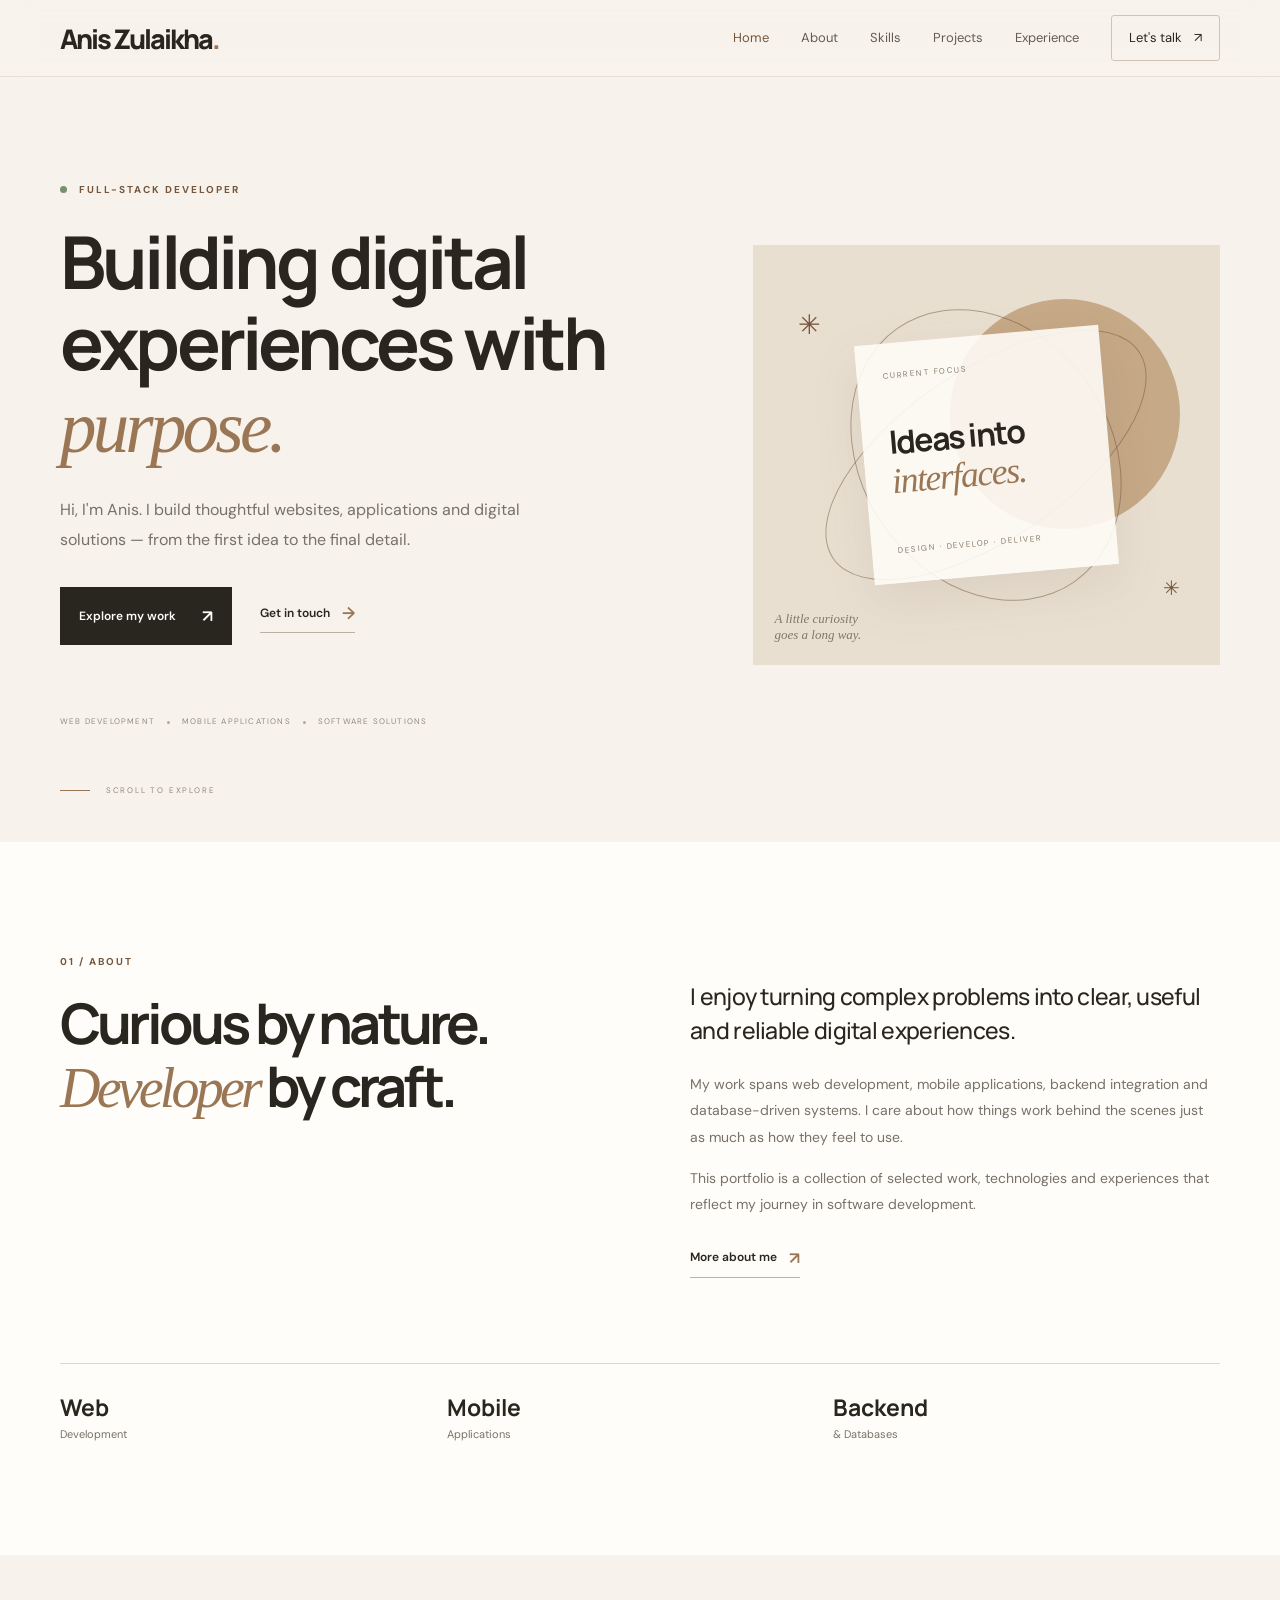
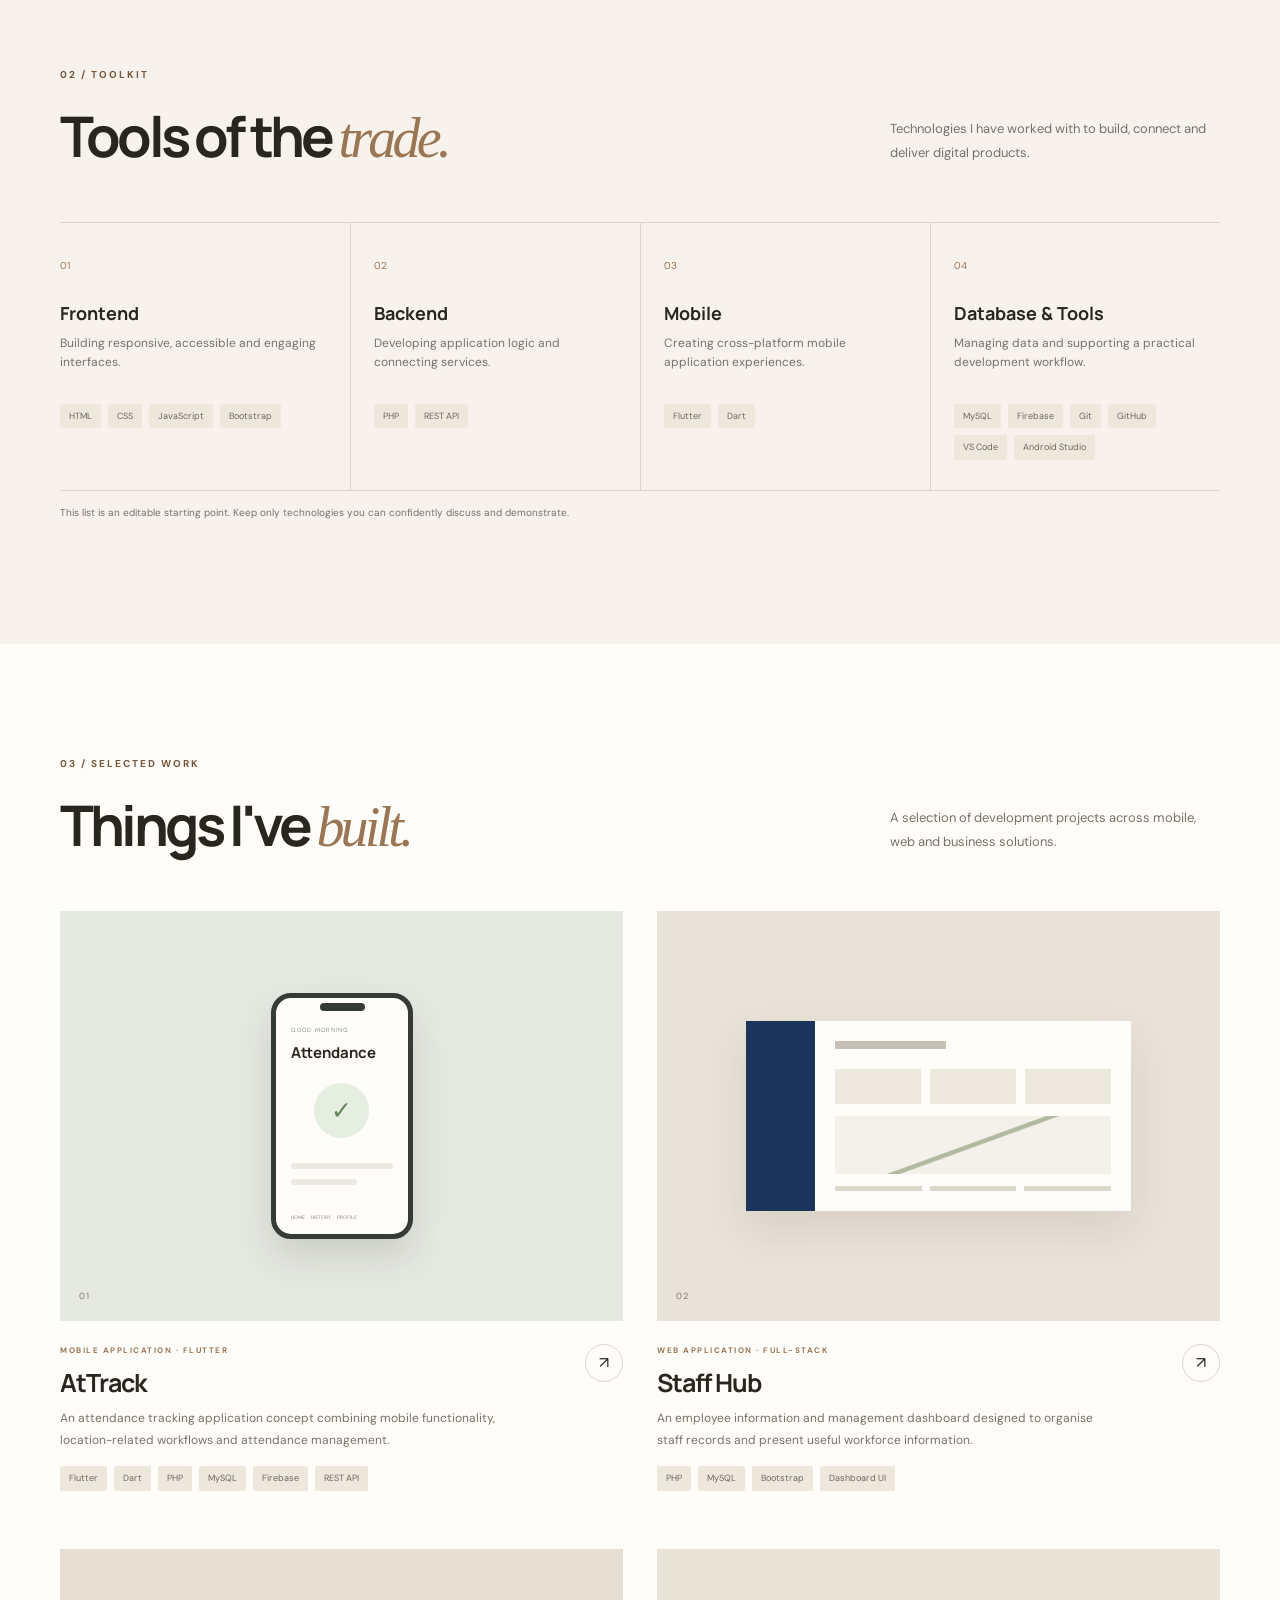
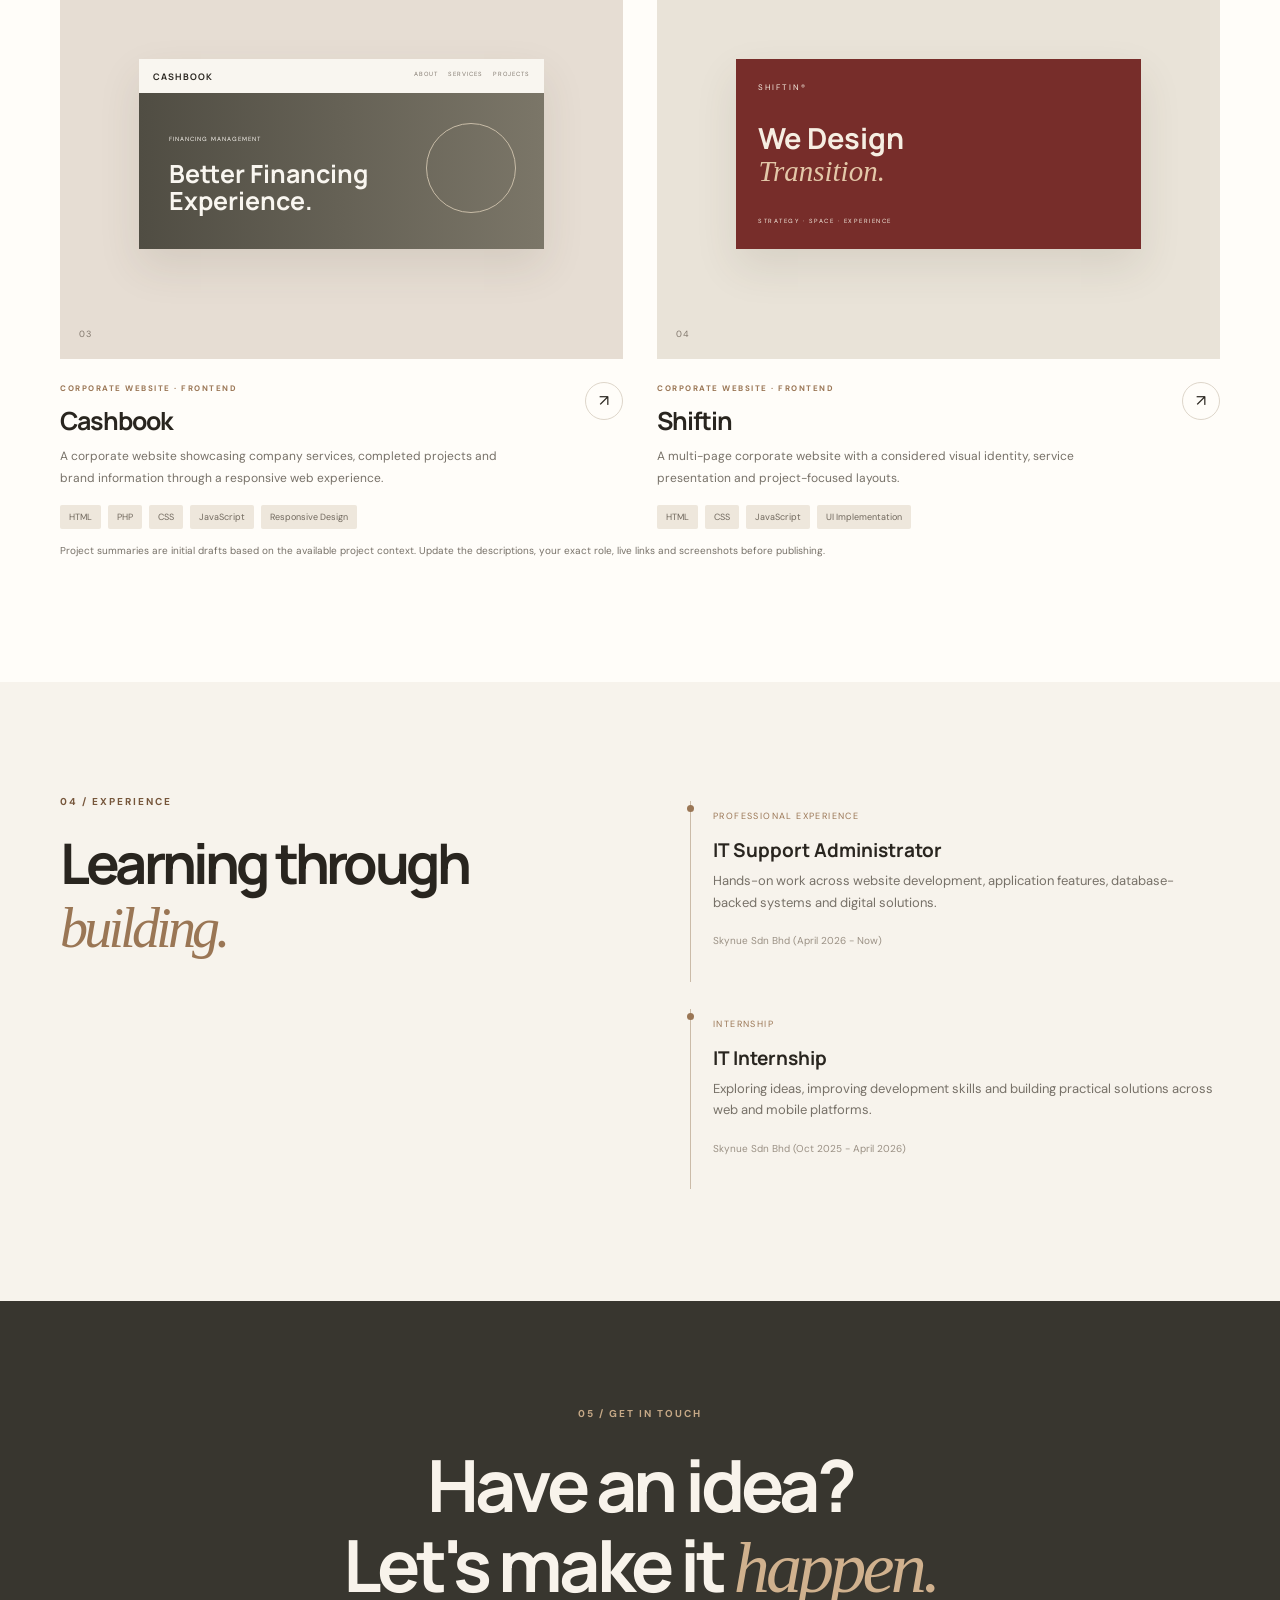
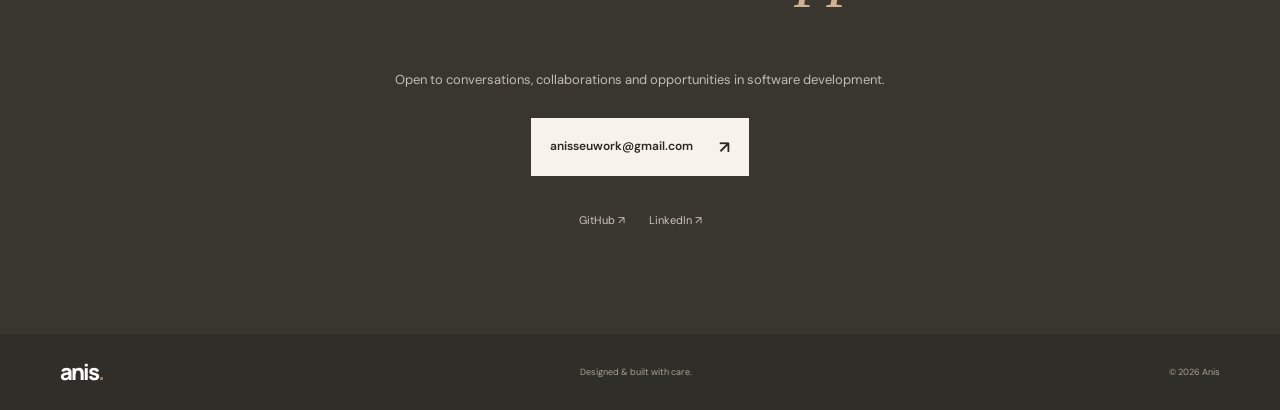
==== commit 39687acf: "updated" ====
--- a/index.html
+++ b/index.html
@@ -106,15 +106,15 @@
         <div class="project-list">
           <article class="project-card reveal">
             <div class="project-visual project-attrack"><div class="mock-phone"><div class="mock-notch"></div><span class="mock-kicker">GOOD MORNING</span><strong>Attendance</strong><div class="mock-check">✓</div><span class="mock-line"></span><span class="mock-line short"></span><div class="mock-bottom">HOME　 HISTORY　 PROFILE</div></div><span class="visual-index">01</span></div>
-            <div class="project-info"><div><p class="project-type">MOBILE APPLICATION · FLUTTER</p><h3>AtTrack</h3><p>An attendance tracking application concept combining mobile functionality, location-related workflows and attendance management.</p><div class="tag-list"><span>Flutter</span><span>Dart</span><span>PHP</span><span>MySQL</span><span>Firebase</span></div></div><a class="round-link" href="projects.html" aria-label="Ask about AtTrack">↗</a></div>
+            <div class="project-info"><div><p class="project-type">MOBILE APPLICATION · FLUTTER</p><h3>AtTrack</h3><p>An attendance tracking application concept combining mobile functionality, location-related workflows and attendance management.</p><div class="tag-list"><span>Flutter</span><span>Dart</span><span>PHP</span><span>MySQL</span><span>Firebase</span><span>REST API</span></div></div><a class="round-link" href="projects.html" aria-label="Ask about AtTrack">↗</a></div>
           </article>
           <article class="project-card reveal">
             <div class="project-visual project-hub"><div class="dashboard-mock"><div class="dash-sidebar"></div><div class="dash-main"><span class="dash-title"></span><div class="dash-stats"><i></i><i></i><i></i></div><div class="dash-chart"></div><div class="dash-table"><b></b><b></b><b></b></div></div></div><span class="visual-index">02</span></div>
             <div class="project-info"><div><p class="project-type">WEB APPLICATION · FULL-STACK</p><h3>Staff Hub</h3><p>An employee information and management dashboard designed to organise staff records and present useful workforce information.</p><div class="tag-list"><span>PHP</span><span>MySQL</span><span>Bootstrap</span><span>Dashboard UI</span></div></div><a class="round-link" href="projects.html" aria-label="Ask about Staff Hub">↗</a></div>
           </article>
           <article class="project-card reveal">
-            <div class="project-visual project-senhon"><div class="website-mock"><div class="web-nav">CASHBOOK <span>ABOUT　 SERVICES　 PROJECTS</span></div><div class="web-hero"><small>FINANCING MANAGEMENT</small><strong>Spaces made<br>for living.</strong><i></i></div></div><span class="visual-index">03</span></div>
-            <div class="project-info"><div><p class="project-type">CORPORATE WEBSITE · FRONTEND</p><h3>Cashbook</h3><p>A corporate website showcasing company services, completed projects and brand information through a responsive web experience.</p><div class="tag-list"><span>HTML</span><span>CSS</span><span>JavaScript</span><span>Responsive Design</span></div></div><a class="round-link" href="projects.html" aria-label="Ask about Senhon">↗</a></div>
+            <div class="project-visual project-senhon"><div class="website-mock"><div class="web-nav">CASHBOOK <span>ABOUT　 SERVICES　 PROJECTS</span></div><div class="web-hero"><small>FINANCING MANAGEMENT</small><strong>Better Financing<br>Experience.</strong><i></i></div></div><span class="visual-index">03</span></div>
+            <div class="project-info"><div><p class="project-type">CORPORATE WEBSITE · FRONTEND</p><h3>Cashbook</h3><p>A corporate website showcasing company services, completed projects and brand information through a responsive web experience.</p><div class="tag-list"><span>HTML</span><span>PHP</span><span>CSS</span><span>JavaScript</span><span>Responsive Design</span></div></div><a class="round-link" href="projects.html" aria-label="Ask about Senhon">↗</a></div>
           </article>
           <article class="project-card reveal">
             <div class="project-visual project-shiftin"><div class="shiftin-mock"><span>SHIFTIN®</span><strong>We Design<br><em>Transition.</em></strong><small>STRATEGY · SPACE · EXPERIENCE</small></div><span class="visual-index">04</span></div>
--- a/css/style.css
+++ b/css/style.css
@@ -1534,6 +1534,15 @@
   font-size: 14px;
   line-height: 1.9;
   color: var(--muted);
+}
+.case-intro a{
+  display: inline-block;
+  margin-top: 15px;
+  color: maroon;
+  text-decoration: underline;
+}
+.case-intro a:hover{
+  text-decoration: underline;
 }
 /* COVER */
 .case-cover {
